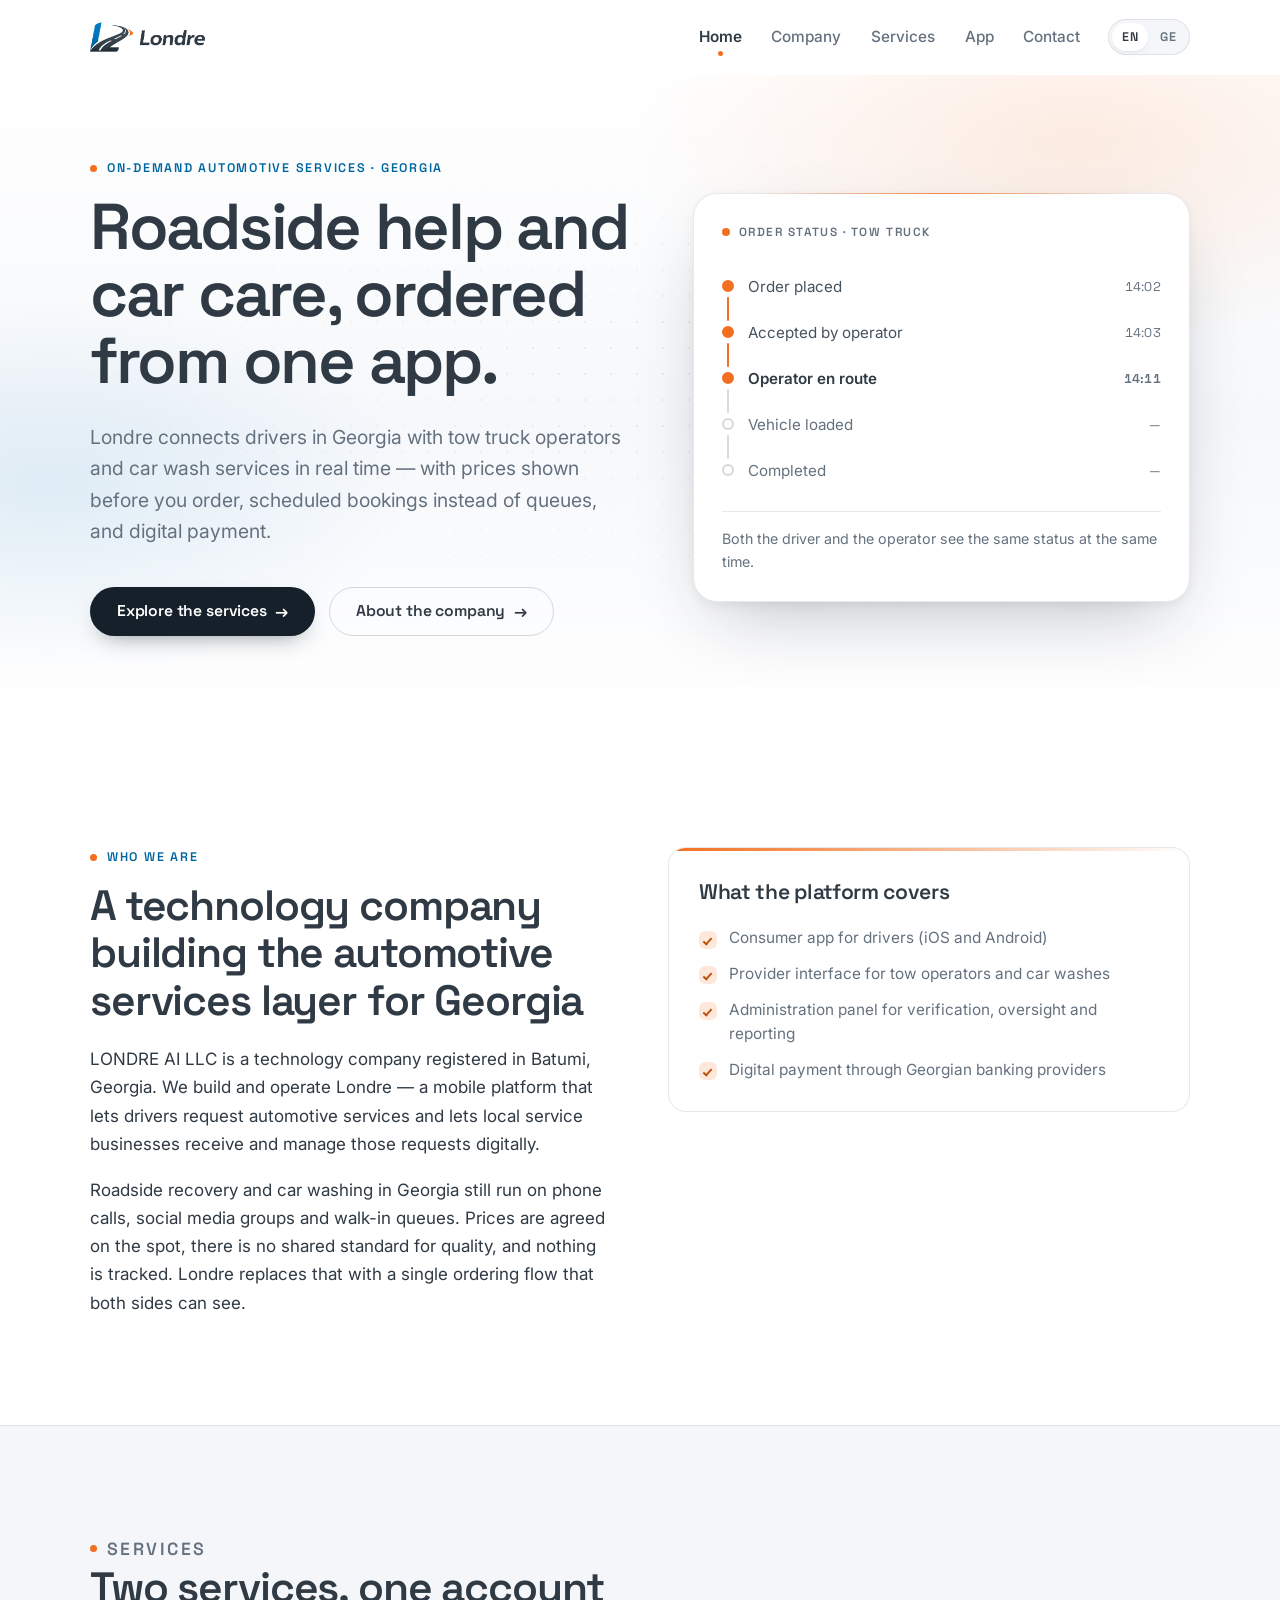
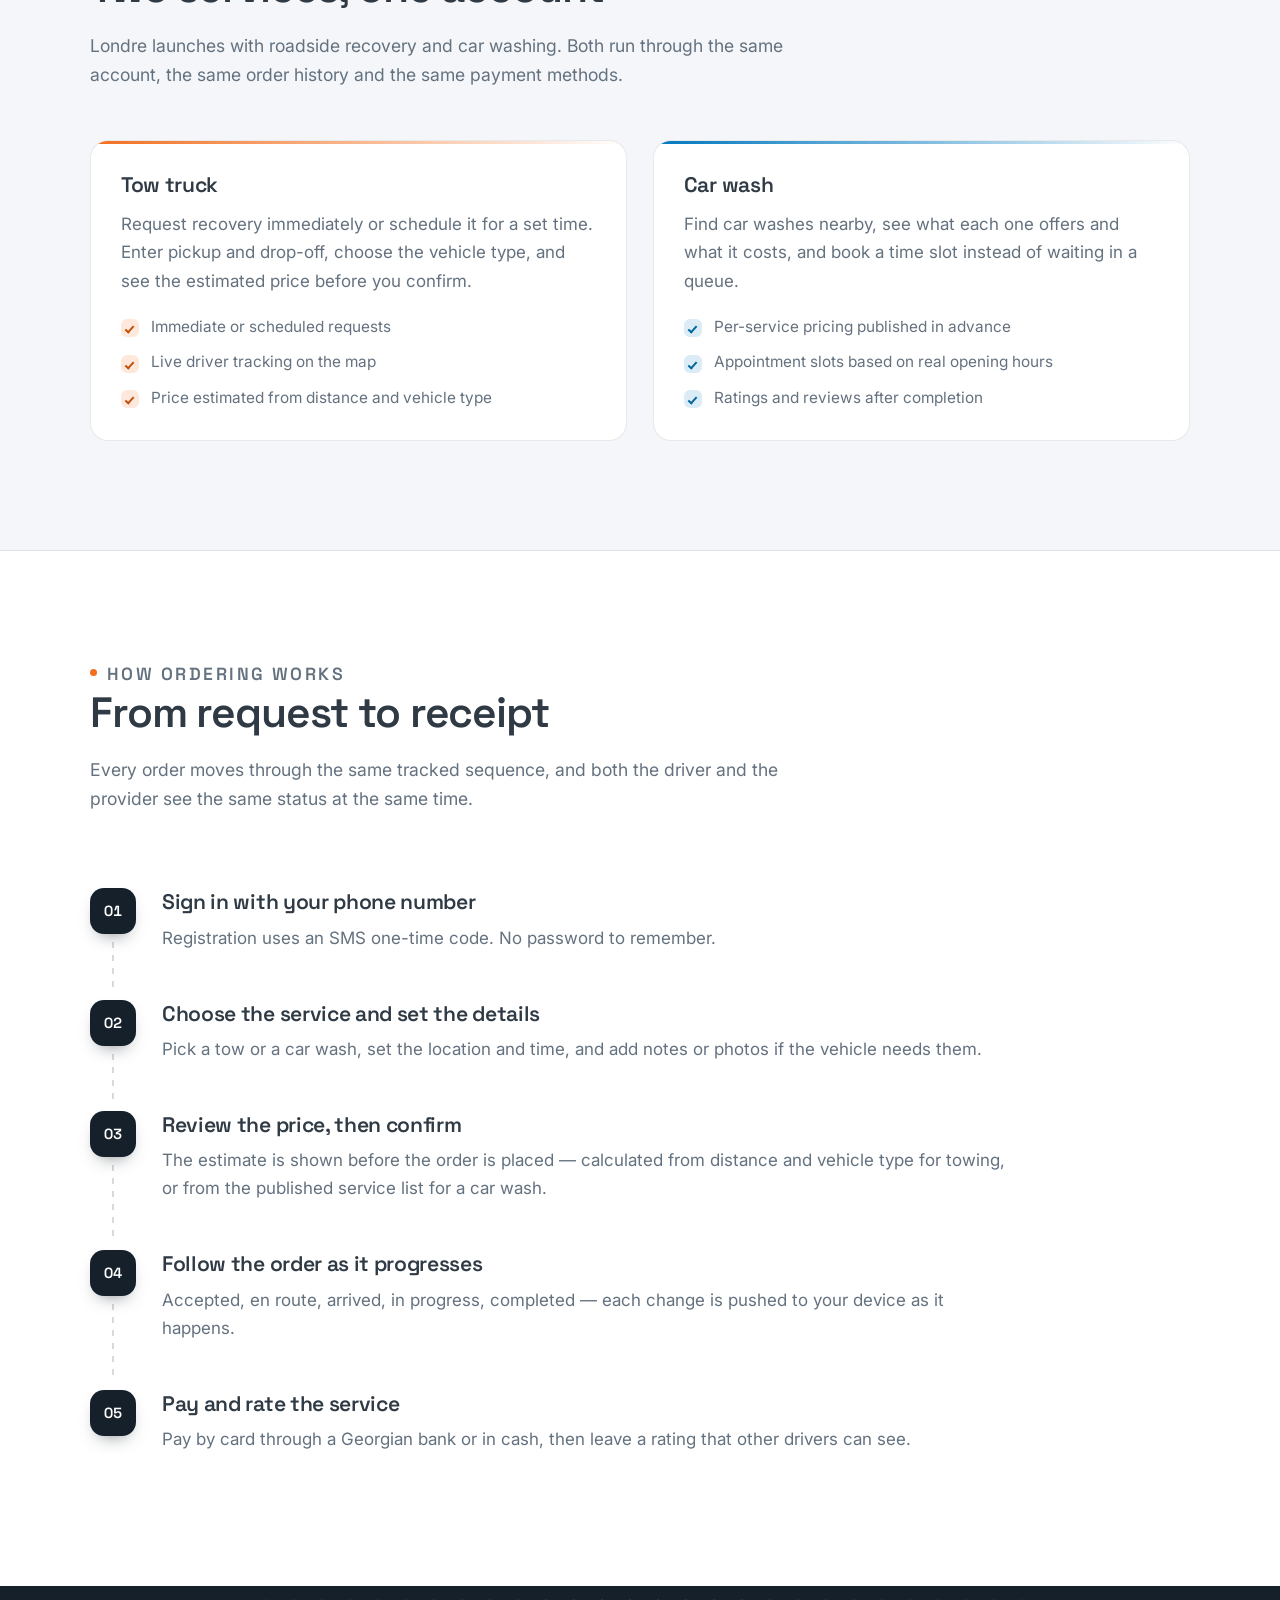
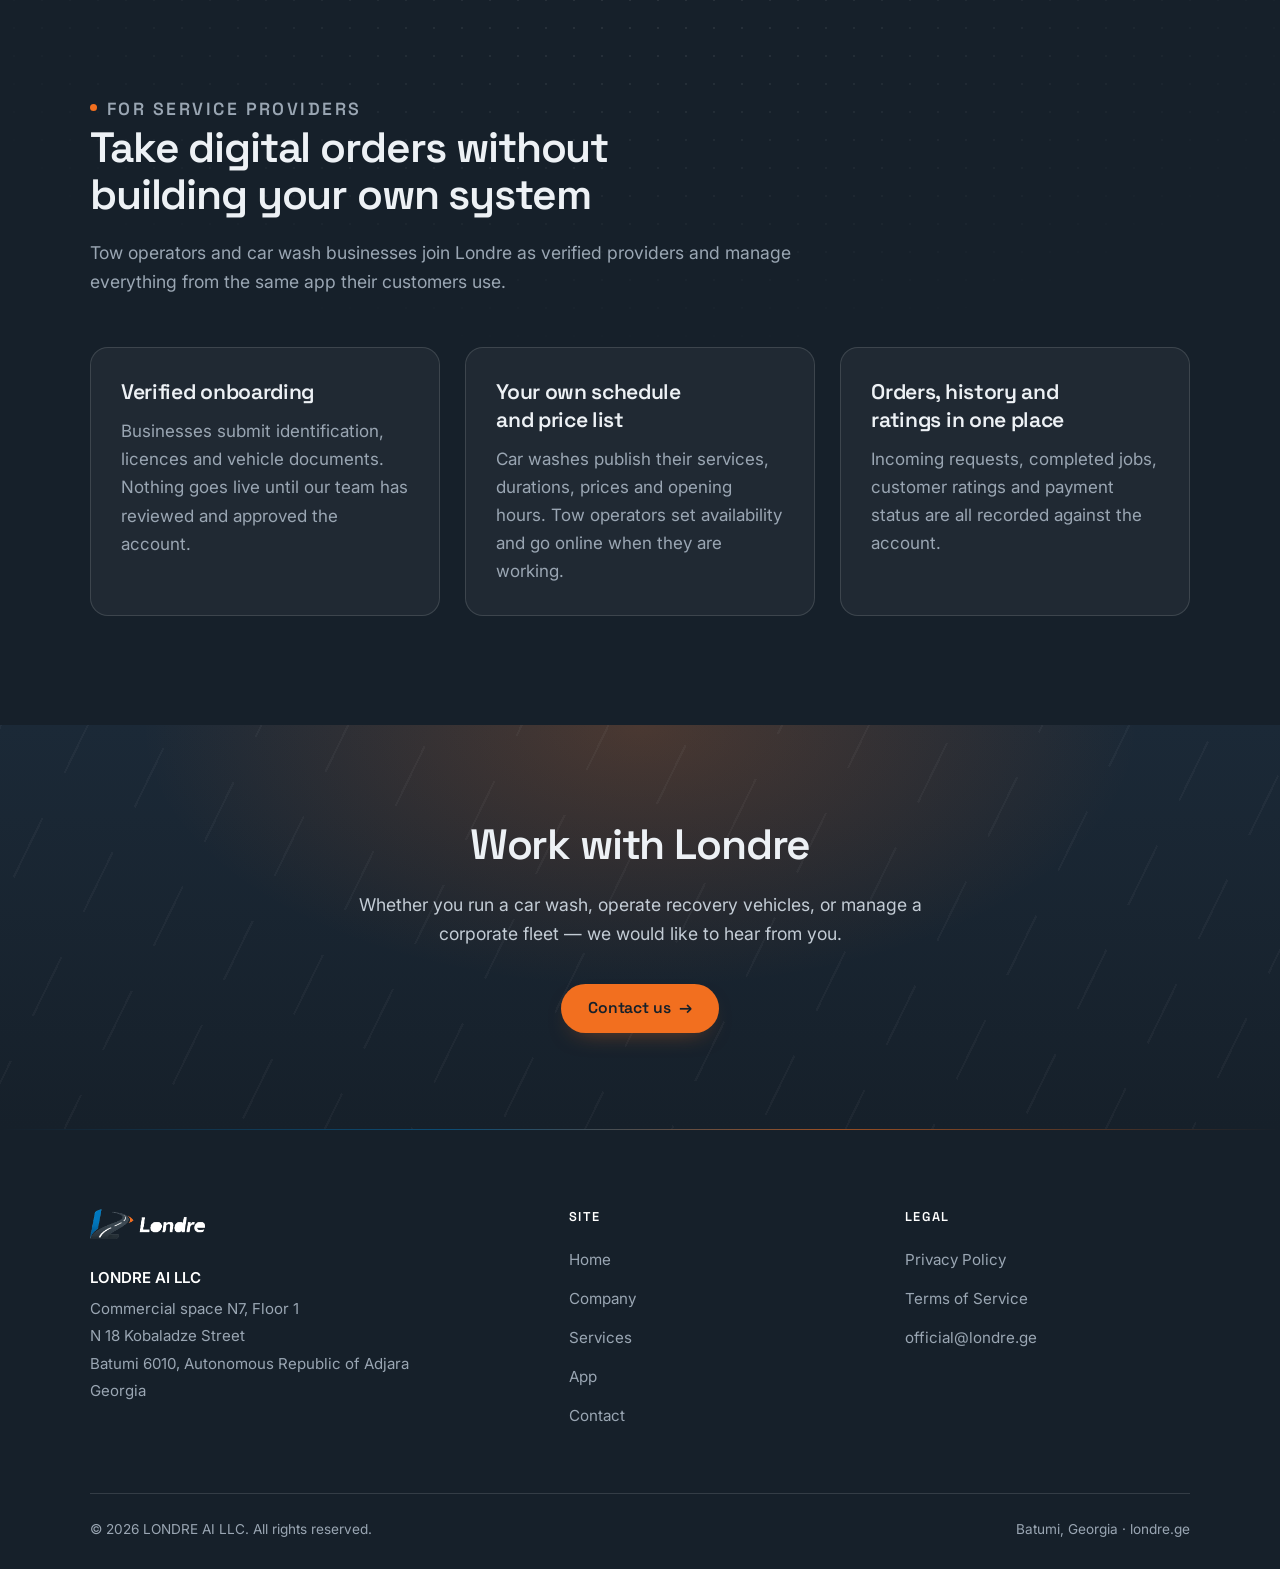
==== index.html @ 1ded94cb "before redesign: baseline snapshot" ====
<!DOCTYPE html>
<html lang="en">
<head>
<meta charset="utf-8">
<meta name="viewport" content="width=device-width, initial-scale=1">
<title>Londre — On-demand tow truck and car wash services in Georgia</title>
<meta name="title-en" content="Londre — On-demand tow truck and car wash services in Georgia">
<meta name="title-ka" content="ლონდრე — ევაკუატორი და ავტოსამრეცხაო მოთხოვნისამებრ">
<meta name="description" content="Londre is a mobile platform by LONDRE AI LLC connecting drivers in Georgia with tow truck operators and car wash services. Transparent pricing, scheduled bookings and digital payment on iOS and Android.">
<meta name="author" content="LONDRE AI LLC">
<link rel="canonical" href="https://londre.ge/index.html">
<meta property="og:title" content="Londre — On-demand tow truck and car wash services in Georgia">
<meta property="og:description" content="Londre is a mobile platform by LONDRE AI LLC connecting drivers in Georgia with tow truck operators and car wash services. Transparent pricing, scheduled bookings and digital payment on iOS and Android.">
<meta property="og:type" content="website">
<meta property="og:url" content="https://londre.ge/index.html">
<meta property="og:site_name" content="Londre">
<meta property="og:image" content="https://londre.ge/assets/og.png">
<meta property="og:image:width" content="1200">
<meta property="og:image:height" content="630">
<meta name="twitter:card" content="summary_large_image">
<meta name="twitter:image" content="https://londre.ge/assets/og.png">
<meta name="theme-color" content="#16202A">
<link rel="icon" href="assets/favicon.png" type="image/png">
<link rel="apple-touch-icon" href="assets/apple-touch-icon.png">
<link rel="preconnect" href="https://fonts.googleapis.com">
<link rel="preconnect" href="https://fonts.gstatic.com" crossorigin>
<link href="https://fonts.googleapis.com/css2?family=Space+Grotesk:wght@400;500;600;700&family=Inter:wght@400;500;600&family=Noto+Sans+Georgian:wght@400;500;600;700&display=swap" rel="stylesheet">
<link rel="stylesheet" href="assets/styles.css">
<script type="application/ld+json">
{
  "@context": "https://schema.org",
  "@type": "Organization",
  "name": "LONDRE AI LLC",
  "alternateName": "Londre",
  "url": "https://londre.ge",
  "logo": "https://londre.ge/assets/logo.png",
  "email": "official@londre.ge",
  "address": {
    "@type": "PostalAddress",
    "streetAddress": "Commercial space N7, Floor 1, N 18 Kobaladze Street",
    "addressLocality": "Batumi",
    "addressRegion": "Autonomous Republic of Adjara",
    "postalCode": "6010",
    "addressCountry": "GE"
  }
}
</script>
</head>
<body>
<a class="skip" href="#main">Skip to content</a>
<header class="site-header">
  <div class="wrap nav">
    <a class="brand" href="index.html">
      <img src="assets/logo.png" alt="Londre">
    </a>
    <button class="nav-toggle" type="button" aria-expanded="false" aria-label="Menu">&#9776;</button>
    <nav class="nav-links" aria-label="Main">
        <a href="index.html" aria-current="page"><span class="en">Home</span><span class="ka">მთავარი</span></a>
        <a href="about.html"><span class="en">Company</span><span class="ka">კომპანია</span></a>
        <a href="services.html"><span class="en">Services</span><span class="ka">სერვისები</span></a>
        <a href="app.html"><span class="en">App</span><span class="ka">აპლიკაცია</span></a>
        <a href="contact.html"><span class="en">Contact</span><span class="ka">კონტაქტი</span></a>
    </nav>
    <div class="lang" role="group" aria-label="Language">
      <button type="button" data-lang="en" aria-pressed="true">EN</button>
      <button type="button" data-lang="ka" aria-pressed="false">GE</button>
    </div>
  </div>
</header>
<main id="main">

<section class="hero">
  <div class="wrap hero-grid">
    <div>
      <p class="eyebrow"><span class="en">On-demand automotive services &middot; Georgia</span><span class="ka">მოთხოვნისამებრ ავტოსერვისები &middot; საქართველო</span></p>
      <h1><span class="en">Roadside help and car care, ordered from one app.</span><span class="ka">საგზაო დახმარება და ავტომობილის მოვლა — ერთი აპლიკაციიდან.</span></h1>
      <p class="lede"><span class="en">Londre connects drivers in Georgia with tow truck operators and car wash services in real time — with prices shown before you order, scheduled bookings instead of queues, and digital payment.</span><span class="ka">ლონდრე რეალურ დროში აკავშირებს საქართველოში მძღოლებს ევაკუატორის ოპერატორებთან და ავტოსამრეცხაოებთან — ფასი ცნობილია შეკვეთამდე, რიგის ნაცვლად წინასწარი ჯავშანი, გადახდა კი ციფრულია.</span></p>
      <div class="hero-actions">
        <a class="btn btn-primary" href="services.html"><span class="en">Explore the services</span><span class="ka">სერვისების ნახვა</span></a>
        <a class="btn btn-ghost" href="about.html"><span class="en">About the company</span><span class="ka">კომპანიის შესახებ</span></a>
      </div>
    </div>
    <aside class="status-panel" aria-label="Order status example">
      <p class="panel-label"><span class="en">Order status &middot; tow truck</span><span class="ka">შეკვეთის სტატუსი &middot; ევაკუატორი</span></p>
      <ul class="status-list">
        <li class="done"><span class="dot"></span><span><span class="en">Order placed</span><span class="ka">შეკვეთა განთავსდა</span></span><span class="stamp">14:02</span></li>
        <li class="done"><span class="dot"></span><span><span class="en">Accepted by operator</span><span class="ka">ოპერატორმა მიიღო</span></span><span class="stamp">14:03</span></li>
        <li class="now"><span class="dot"></span><span><span class="en">Operator en route</span><span class="ka">ოპერატორი გზაშია</span></span><span class="stamp">14:11</span></li>
        <li><span class="dot"></span><span><span class="en">Vehicle loaded</span><span class="ka">ავტომობილი დატვირთულია</span></span><span class="stamp">&mdash;</span></li>
        <li><span class="dot"></span><span><span class="en">Completed</span><span class="ka">დასრულდა</span></span><span class="stamp">&mdash;</span></li>
      </ul>
      <div class="panel-foot"><div class="en"><p>Both the driver and the operator see the same status at the same time.</p></div><div class="ka"><p>მძღოლიც და ოპერატორიც ერთსა და იმავე სტატუსს ერთდროულად ხედავს.</p></div></div>
    </aside>
  </div>
</section>

<section class="section">
  <div class="wrap">
    <div class="grid grid-2" style="gap:56px; align-items:start;">
      <div>
        <p class="eyebrow"><span class="en">Who we are</span><span class="ka">ვინ ვართ</span></p>
        <h2><span class="en">A technology company building the automotive services layer for Georgia</span><span class="ka">ტექნოლოგიური კომპანია, რომელიც საქართველოში ავტოსერვისების ციფრულ ფენას აშენებს</span></h2>
        <div class="en"><p>LONDRE AI LLC is a technology company registered in Batumi, Georgia. We build and operate Londre — a mobile platform that lets drivers request automotive services and lets local service businesses receive and manage those requests digitally.</p><p>Roadside recovery and car washing in Georgia still run on phone calls, social media groups and walk-in queues. Prices are agreed on the spot, there is no shared standard for quality, and nothing is tracked. Londre replaces that with a single ordering flow that both sides can see.</p></div><div class="ka"><p>LONDRE AI LLC არის ტექნოლოგიური კომპანია, რეგისტრირებული ბათუმში, საქართველოში. ჩვენ ვქმნით და ვმართავთ ლონდრეს — მობილურ პლატფორმას, რომელიც მძღოლს აძლევს ავტოსერვისის შეკვეთის შესაძლებლობას, ხოლო ადგილობრივ სერვის-კომპანიებს — ამ შეკვეთების ციფრულად მიღებისა და მართვის საშუალებას.</p><p>საქართველოში ევაკუაცია და ავტორეცხვა დღემდე ტელეფონზე, სოციალურ ქსელებსა და ცოცხალ რიგზეა დამოკიდებული. ფასი ადგილზე თანხმდება, ხარისხის ერთიანი სტანდარტი არ არსებობს და არაფერი აღირიცხება. ლონდრე ამას ცვლის ერთიანი, ორივე მხარისთვის თვალსაჩინო შეკვეთის პროცესით.</p></div>
      </div>
      <div class="card card-line">
        <h3><span class="en">What the platform covers</span><span class="ka">რას მოიცავს პლატფორმა</span></h3>
        <ul class="ticks">
          <li><span class="en">Consumer app for drivers (iOS and Android)</span><span class="ka">მომხმარებლის აპლიკაცია მძღოლებისთვის (iOS და Android)</span></li>
          <li><span class="en">Provider interface for tow operators and car washes</span><span class="ka">პროვაიდერის ინტერფეისი ევაკუატორებისა და სამრეცხაოებისთვის</span></li>
          <li><span class="en">Administration panel for verification, oversight and reporting</span><span class="ka">ადმინისტრირების პანელი ვერიფიკაციის, ზედამხედველობისა და ანგარიშგებისთვის</span></li>
          <li><span class="en">Digital payment through Georgian banking providers</span><span class="ka">ციფრული გადახდა ქართული საბანკო პროვაიდერების მეშვეობით</span></li>
        </ul>
      </div>
    </div>
  </div>
</section>

<section class="section section-fog">
  <div class="wrap">
    <div class="section-head">
      <p class="eyebrow"><span class="en">Services</span><span class="ka">სერვისები</span></p>
      <h2><span class="en">Two services, one account</span><span class="ka">ორი სერვისი, ერთი ანგარიში</span></h2>
      <p><span class="en">Londre launches with roadside recovery and car washing. Both run through the same account, the same order history and the same payment methods.</span><span class="ka">ლონდრე იწყება საგზაო ევაკუაციითა და ავტორეცხვით. ორივე მუშაობს ერთი ანგარიშით, ერთი შეკვეთების ისტორიითა და ერთი გადახდის მეთოდებით.</span></p>
    </div>
    <div class="grid grid-2">
      <div class="card card-line">
        <h3><span class="en">Tow truck</span><span class="ka">ევაკუატორი</span></h3>
        <div class="en"><p>Request recovery immediately or schedule it for a set time. Enter pickup and drop-off, choose the vehicle type, and see the estimated price before you confirm.</p></div><div class="ka"><p>გამოიძახეთ ევაკუატორი დაუყოვნებლივ ან დაჯავშნეთ კონკრეტული დროისთვის. მიუთითეთ აყვანისა და ჩამოსვლის მისამართი, აირჩიეთ ავტომობილის ტიპი და დაინახეთ სავარაუდო ფასი დადასტურებამდე.</p></div>
        <ul class="ticks">
          <li><span class="en">Immediate or scheduled requests</span><span class="ka">დაუყოვნებელი ან დაგეგმილი გამოძახება</span></li>
          <li><span class="en">Live driver tracking on the map</span><span class="ka">მძღოლის ადგილმდებარეობა რუკაზე რეალურ დროში</span></li>
          <li><span class="en">Price estimated from distance and vehicle type</span><span class="ka">ფასი გამოითვლება მანძილისა და ავტომობილის ტიპის მიხედვით</span></li>
        </ul>
      </div>
      <div class="card card-line-b">
        <h3><span class="en">Car wash</span><span class="ka">ავტოსამრეცხაო</span></h3>
        <div class="en"><p>Find car washes nearby, see what each one offers and what it costs, and book a time slot instead of waiting in a queue.</p></div><div class="ka"><p>იპოვეთ ახლომდებარე სამრეცხაოები, ნახეთ თითოეულის სერვისები და ფასები და დაჯავშნეთ კონკრეტული დრო რიგში ლოდინის ნაცვლად.</p></div>
        <ul class="ticks">
          <li><span class="en">Per-service pricing published in advance</span><span class="ka">თითოეული სერვისის ფასი წინასწარ გამოქვეყნებული</span></li>
          <li><span class="en">Appointment slots based on real opening hours</span><span class="ka">ჯავშნის სლოტები რეალური სამუშაო საათების მიხედვით</span></li>
          <li><span class="en">Ratings and reviews after completion</span><span class="ka">შეფასება და მიმოხილვა შესრულების შემდეგ</span></li>
        </ul>
      </div>
    </div>
  </div>
</section>

<section class="section">
  <div class="wrap">
    <div class="section-head">
      <p class="eyebrow"><span class="en">How ordering works</span><span class="ka">როგორ მუშაობს შეკვეთა</span></p>
      <h2><span class="en">From request to receipt</span><span class="ka">შეკვეთიდან ქვითრამდე</span></h2>
      <p><span class="en">Every order moves through the same tracked sequence, and both the driver and the provider see the same status at the same time.</span><span class="ka">ყოველი შეკვეთა გადის ერთსა და იმავე აღრიცხულ თანმიმდევრობას და მძღოლიც და პროვაიდერიც ერთსა და იმავე სტატუსს ერთდროულად ხედავს.</span></p>
    </div>
    <div class="steps">
      <div class="step"><div class="step-n"></div><div><h3><span class="en">Sign in with your phone number</span><span class="ka">შედით ტელეფონის ნომრით</span></h3><div class="en"><p>Registration uses an SMS one-time code. No password to remember.</p></div><div class="ka"><p>რეგისტრაცია ხდება SMS ერთჯერადი კოდით. პაროლის დამახსოვრება საჭირო არ არის.</p></div></div></div>
      <div class="step"><div class="step-n"></div><div><h3><span class="en">Choose the service and set the details</span><span class="ka">აირჩიეთ სერვისი და მიუთითეთ დეტალები</span></h3><div class="en"><p>Pick a tow or a car wash, set the location and time, and add notes or photos if the vehicle needs them.</p></div><div class="ka"><p>აირჩიეთ ევაკუატორი ან სამრეცხაო, მიუთითეთ ადგილი და დრო, საჭიროების შემთხვევაში დაამატეთ შენიშვნა ან ფოტო.</p></div></div></div>
      <div class="step"><div class="step-n"></div><div><h3><span class="en">Review the price, then confirm</span><span class="ka">გადაამოწმეთ ფასი და დაადასტურეთ</span></h3><div class="en"><p>The estimate is shown before the order is placed — calculated from distance and vehicle type for towing, or from the published service list for a car wash.</p></div><div class="ka"><p>სავარაუდო ფასი ჩანს შეკვეთის განთავსებამდე — ევაკუაციისთვის იგი მანძილითა და ავტომობილის ტიპით გამოითვლება, სამრეცხაოსთვის კი გამოქვეყნებული სერვისების სიიდან.</p></div></div></div>
      <div class="step"><div class="step-n"></div><div><h3><span class="en">Follow the order as it progresses</span><span class="ka">თვალი ადევნეთ შეკვეთის მიმდინარეობას</span></h3><div class="en"><p>Accepted, en route, arrived, in progress, completed — each change is pushed to your device as it happens.</p></div><div class="ka"><p>მიღებულია, გზაშია, ჩამოვიდა, მიმდინარეობს, დასრულდა — თითოეული ცვლილება მყისვე იგზავნება თქვენს მოწყობილობაზე.</p></div></div></div>
      <div class="step"><div class="step-n"></div><div><h3><span class="en">Pay and rate the service</span><span class="ka">გადაიხადეთ და შეაფასეთ სერვისი</span></h3><div class="en"><p>Pay by card through a Georgian bank or in cash, then leave a rating that other drivers can see.</p></div><div class="ka"><p>გადაიხადეთ ბარათით ქართული ბანკის მეშვეობით ან ნაღდი ანგარიშსწორებით, შემდეგ კი დატოვეთ შეფასება, რომელსაც სხვა მძღოლები დაინახავენ.</p></div></div></div>
    </div>
  </div>
</section>

<section class="section section-dark">
  <div class="wrap">
    <div class="section-head">
      <p class="eyebrow"><span class="en">For service providers</span><span class="ka">სერვის-პროვაიდერებისთვის</span></p>
      <h2><span class="en">Take digital orders without building your own system</span><span class="ka">მიიღეთ ციფრული შეკვეთები საკუთარი სისტემის აშენების გარეშე</span></h2>
      <p><span class="en">Tow operators and car wash businesses join Londre as verified providers and manage everything from the same app their customers use.</span><span class="ka">ევაკუატორის ოპერატორები და ავტოსამრეცხაოები ლონდრეს უერთდებიან როგორც ვერიფიცირებული პროვაიდერები და ყველაფერს იმავე აპლიკაციიდან მართავენ, რომელსაც მათი კლიენტები იყენებენ.</span></p>
    </div>
    <div class="grid grid-3">
      <div class="card"><h3><span class="en">Verified onboarding</span><span class="ka">ვერიფიცირებული რეგისტრაცია</span></h3><div class="en"><p>Businesses submit identification, licences and vehicle documents. Nothing goes live until our team has reviewed and approved the account.</p></div><div class="ka"><p>კომპანიები წარადგენენ პირადობის, ლიცენზიისა და ავტომობილის დოკუმენტებს. ანგარიში აქტიური არ ხდება, სანამ ჩვენი გუნდი მას არ განიხილავს და დაამტკიცებს.</p></div></div>
      <div class="card"><h3><span class="en">Your own schedule and price list</span><span class="ka">საკუთარი განრიგი და ფასების სია</span></h3><div class="en"><p>Car washes publish their services, durations, prices and opening hours. Tow operators set availability and go online when they are working.</p></div><div class="ka"><p>სამრეცხაოები აქვეყნებენ სერვისებს, ხანგრძლივობას, ფასებსა და სამუშაო საათებს. ევაკუატორები აყენებენ ხელმისაწვდომობას და მუშაობისას გადადიან ონლაინ რეჟიმში.</p></div></div>
      <div class="card"><h3><span class="en">Orders, history and ratings in one place</span><span class="ka">შეკვეთები, ისტორია და შეფასებები ერთ ადგილას</span></h3><div class="en"><p>Incoming requests, completed jobs, customer ratings and payment status are all recorded against the account.</p></div><div class="ka"><p>შემომავალი შეკვეთები, შესრულებული სამუშაოები, კლიენტების შეფასებები და გადახდის სტატუსი აღირიცხება ერთ ანგარიშზე.</p></div></div>
    </div>
  </div>
</section>

<section class="cta">
  <div class="wrap">
    <h2><span class="en">Work with Londre</span><span class="ka">ითანამშრომლეთ ლონდრესთან</span></h2>
    <div class="en"><p>Whether you run a car wash, operate recovery vehicles, or manage a corporate fleet — we would like to hear from you.</p></div><div class="ka"><p>თუ მართავთ ავტოსამრეცხაოს, ევაკუატორს ან კორპორატიულ ავტოპარკს — მოგვწერეთ.</p></div>
    <a class="btn btn-primary" href="contact.html"><span class="en">Contact us</span><span class="ka">დაგვიკავშირდით</span></a>
  </div>
</section>

</main>
<footer class="site-footer">
  <div class="wrap">
    <div class="footer-grid">
      <div>
        <img class="footer-logo" src="assets/logo-inverse.png" alt="Londre">
        <address>
          <strong>LONDRE AI LLC</strong><br>
          Commercial space N7, Floor 1<br>
          N 18 Kobaladze Street<br>
          Batumi 6010, Autonomous Republic of Adjara<br>
          Georgia
        </address>
      </div>
      <div>
        <h4><span class="en">Site</span><span class="ka">საიტი</span></h4>
        <ul>
          <li><a href="index.html"><span class="en">Home</span><span class="ka">მთავარი</span></a></li>
          <li><a href="about.html"><span class="en">Company</span><span class="ka">კომპანია</span></a></li>
          <li><a href="services.html"><span class="en">Services</span><span class="ka">სერვისები</span></a></li>
          <li><a href="app.html"><span class="en">App</span><span class="ka">აპლიკაცია</span></a></li>
          <li><a href="contact.html"><span class="en">Contact</span><span class="ka">კონტაქტი</span></a></li>
        </ul>
      </div>
      <div>
        <h4><span class="en">Legal</span><span class="ka">სამართლებრივი</span></h4>
        <ul>
          <li><a href="privacy.html"><span class="en">Privacy Policy</span><span class="ka">კონფიდენციალურობის პოლიტიკა</span></a></li>
          <li><a href="terms.html"><span class="en">Terms of Service</span><span class="ka">მომსახურების პირობები</span></a></li>
          <li><a href="mailto:official@londre.ge">official@londre.ge</a></li>
        </ul>
      </div>
    </div>
    <div class="footer-base">
      <div>&copy; 2026 LONDRE AI LLC. <span class="en">All rights reserved.</span><span class="ka">ყველა უფლება დაცულია.</span></div>
      <div>Batumi, Georgia &middot; londre.ge</div>
    </div>
  </div>
</footer>
<script src="assets/site.js"></script>
</body>
</html>
---- assets/styles.css ----
/* =========================================================================
   Londre — londre.ge
   LONDRE AI LLC · Batumi, Georgia
   Design system: "signal & road" — taken from the Londre logo
   Slate #2F3A44 (wordmark) · Blue #0078BF (mark) · Orange #F26F1F (arrow)
   Blue carries the platform and the car wash; orange is the live/recovery
   signal and is used sparingly, in the same proportion as the logo.
   ========================================================================= */

/* ---------------------------------------------------------------- tokens */
:root {
  /* surfaces */
  --ink:        #16202A;
  --ink-2:      #223040;
  --page:       #FFFFFF;
  --surface:    #FFFFFF;
  --fog:        #F4F6F9;
  --fog-2:      #E9EDF2;

  /* text */
  --text:       #2F3A44;
  --text-soft:  #46535F;
  --mute:       #64717F;

  /* lines */
  --line:        rgba(47, 58, 68, .11);
  --line-strong: rgba(47, 58, 68, .19);

  /* brand accents — sampled from the logo artwork */
  --signal:    #F26F1F;   /* logo orange — live status, recovery, urgency */
  --signal-d:  #C2510C;   /* orange darkened to pass AA as text on white */
  --signal-w:  rgba(242, 111, 31, .16);
  --brand:     #0078BF;   /* logo blue — platform, car wash */
  --brand-d:   #00669F;   /* blue darkened to pass AA as text on white */
  --brand-w:   rgba(0, 120, 191, .14);

  /* radii */
  --r-xs: 8px;
  --r-sm: 12px;
  --r:    18px;
  --r-lg: 24px;

  /* elevation */
  --sh-1: 0 1px 2px rgba(22, 32, 42, .05), 0 4px 12px -4px rgba(22, 32, 42, .06);
  --sh-2: 0 2px 6px rgba(22, 32, 42, .05), 0 18px 38px -14px rgba(22, 32, 42, .16);
  --sh-3: 0 30px 70px -24px rgba(22, 32, 42, .28), 0 4px 10px rgba(22, 32, 42, .05);

  /* metrics */
  --wrap:  1180px;
  --gut:   clamp(20px, 5vw, 40px);
  --sec-y: clamp(64px, 8.5vw, 120px);

  /* type */
  --f-display: 'Space Grotesk', 'Noto Sans Georgian', system-ui, -apple-system, sans-serif;
  --f-body:    'Inter', 'Noto Sans Georgian', system-ui, -apple-system, sans-serif;

  --ease: cubic-bezier(.22, .61, .36, 1);
}

/* Georgian: Space Grotesk and Inter carry no Georgian glyphs, so lead with Noto
   and relax the tight Latin tracking the display face is drawn for. */
html[lang="ka"] {
  --f-display: 'Noto Sans Georgian', 'Space Grotesk', system-ui, sans-serif;
  --f-body:    'Noto Sans Georgian', 'Inter', system-ui, sans-serif;
}

/* Dark surfaces re-point the same tokens, so every component below inherits
   its inverted skin without a single per-component dark rule. */
.section-dark,
.banner,
.cta,
.site-footer {
  --surface:     rgba(255, 255, 255, .045);
  --fog:         rgba(255, 255, 255, .05);
  --text:        #EDF1F5;
  --text-soft:   #C3CCD5;
  --mute:        #9AA6B3;
  --line:        rgba(255, 255, 255, .13);
  --line-strong: rgba(255, 255, 255, .24);
  --signal-d:    #FF8B45;
  --brand-d:      #5BB8EA;
  color: var(--text);
}

/* ------------------------------------------------------------------ base */
*, *::before, *::after { box-sizing: border-box; }

html {
  -webkit-text-size-adjust: 100%;
  scroll-behavior: smooth;
}

body {
  margin: 0;
  background: var(--page);
  color: var(--text);
  font-family: var(--f-body);
  font-size: 17px;
  line-height: 1.65;
  font-feature-settings: 'kern' 1;
  -webkit-font-smoothing: antialiased;
  -moz-osx-font-smoothing: grayscale;
  overflow-x: hidden;
}

img { max-width: 100%; height: auto; display: block; }

a { color: inherit; }

::selection { background: rgba(242, 111, 31, .3); color: var(--ink); }

:focus-visible {
  outline: 2px solid var(--signal);
  outline-offset: 3px;
  border-radius: 6px;
}

.skip {
  position: absolute;
  left: -9999px;
  top: 0;
}
.skip:focus {
  position: fixed;
  left: var(--gut);
  top: 12px;
  z-index: 200;
  background: var(--ink);
  color: #fff;
  padding: .75em 1.2em;
  border-radius: var(--r-sm);
  font-size: .92rem;
  text-decoration: none;
  box-shadow: var(--sh-3);
}

/* --------------------------------------------------- bilingual switching */
/* Only ever hide. Never force a display value — that would flatten the
   inline/block distinction the markup relies on. */
html[lang="en"] .ka { display: none !important; }
html[lang="ka"] .en { display: none !important; }

/* ------------------------------------------------------------ typography */
h1, h2, h3, h4 {
  font-family: var(--f-display);
  color: inherit;
  font-weight: 600;
  margin: 0 0 .5em;
  text-wrap: balance;
}

h1 {
  font-size: clamp(2.3rem, 1.15rem + 4.6vw, 4.05rem);
  line-height: 1.04;
  letter-spacing: -.035em;
}

h2 {
  font-size: clamp(1.7rem, 1rem + 2.5vw, 2.65rem);
  line-height: 1.12;
  letter-spacing: -.027em;
}

h3 {
  font-size: clamp(1.1rem, .96rem + .55vw, 1.32rem);
  line-height: 1.32;
  letter-spacing: -.015em;
}

html[lang="ka"] h1 { letter-spacing: -.012em; line-height: 1.14; }
html[lang="ka"] h2 { letter-spacing: -.008em; line-height: 1.22; }
html[lang="ka"] h3 { letter-spacing: 0;       line-height: 1.4;  }

p { margin: 0 0 1.1em; }
p:last-child { margin-bottom: 0; }

strong { font-weight: 600; color: var(--text); }

/* Eyebrow — the recurring brand signature: blue label, orange dot. Same
   blue-mass / orange-tip relationship as the logo mark. */
.eyebrow {
  display: flex;
  align-items: center;
  gap: 10px;
  font-family: var(--f-display);
  font-size: .78rem;
  font-weight: 600;
  letter-spacing: .14em;
  text-transform: uppercase;
  color: var(--brand-d);
  margin: 0 0 1.1em;
}
.eyebrow::before {
  content: '';
  flex: none;
  width: 7px;
  height: 7px;
  border-radius: 50%;
  background: var(--signal);
  /* pin to the first line so the dot stays put when the label wraps */
  align-self: flex-start;
  margin-top: .56em;
}
html[lang="ka"] .eyebrow { letter-spacing: .06em; }

/* ------------------------------------------------------------ layout */
.wrap {
  width: 100%;
  max-width: var(--wrap);
  margin-inline: auto;
  padding-inline: var(--gut);
}

.section { padding-block: var(--sec-y); }

.section-fog {
  background: var(--fog);
  border-top: 1px solid var(--line);
  border-bottom: 1px solid var(--line);
}

.section-dark {
  position: relative;
  overflow: hidden;
  background: var(--ink);
}
/* map-grid texture */
.section-dark::before {
  content: '';
  position: absolute;
  inset: 0;
  background-image: radial-gradient(circle, rgba(255, 255, 255, .085) 1px, transparent 1px);
  background-size: 28px 28px;
  -webkit-mask-image: radial-gradient(ellipse 80% 70% at 50% 0%, #000, transparent 75%);
  mask-image: radial-gradient(ellipse 80% 70% at 50% 0%, #000, transparent 75%);
  pointer-events: none;
}
.section-dark > .wrap { position: relative; z-index: 1; }

.section-head {
  max-width: 780px;
  margin-bottom: clamp(34px, 4vw, 56px);
}
.section-head h2 { margin-bottom: .45em; }
.section-head > p {
  color: var(--mute);
  font-size: clamp(1rem, .96rem + .25vw, 1.1rem);
  max-width: 68ch;
  margin: 0;
}

.grid { display: grid; gap: clamp(18px, 2vw, 26px); }
.grid-2 { grid-template-columns: repeat(2, minmax(0, 1fr)); }
.grid-3 { grid-template-columns: repeat(3, minmax(0, 1fr)); }
.grid-4 { grid-template-columns: repeat(4, minmax(0, 1fr)); }

/* --------------------------------------------------------------- buttons */
.btn {
  display: inline-flex;
  align-items: center;
  gap: .55em;
  padding: .95em 1.65em;
  border-radius: 999px;
  font-family: var(--f-display);
  font-size: .98rem;
  font-weight: 600;
  letter-spacing: -.01em;
  line-height: 1.1;
  text-decoration: none;
  border: 1px solid transparent;
  cursor: pointer;
  transition: transform .35s var(--ease), box-shadow .35s var(--ease),
              background-color .25s, border-color .25s, color .25s;
}
.btn::after {
  content: '→';
  font-size: 1.05em;
  line-height: 1;
  transition: transform .35s var(--ease);
}
.btn:hover::after { transform: translateX(4px); }

.btn-primary {
  background: var(--ink);
  color: #fff;
  box-shadow: 0 10px 24px -12px rgba(22, 32, 42, .55);
}
.btn-primary:hover {
  transform: translateY(-2px);
  box-shadow: 0 18px 34px -14px rgba(22, 32, 42, .6);
}

.btn-ghost {
  background: transparent;
  color: var(--text);
  border-color: var(--line-strong);
}
.btn-ghost:hover {
  background: var(--fog);
  border-color: var(--text);
  transform: translateY(-2px);
}

/* On ink surfaces the primary button flips to the beacon colour. */
.cta .btn-primary,
.section-dark .btn-primary,
.banner .btn-primary {
  background: var(--signal);
  color: var(--ink);
  box-shadow: 0 10px 24px -14px rgba(242, 111, 31, .55);
}
.cta .btn-primary:hover,
.section-dark .btn-primary:hover,
.banner .btn-primary:hover {
  background: #FF8B45;
  box-shadow: 0 16px 32px -16px rgba(242, 111, 31, .6);
}

/* ---------------------------------------------------------------- header */
.site-header {
  position: sticky;
  top: 0;
  z-index: 100;
  background: rgba(255, 255, 255, .78);
  -webkit-backdrop-filter: blur(16px) saturate(1.6);
  backdrop-filter: blur(16px) saturate(1.6);
  border-bottom: 1px solid transparent;
  transition: border-color .3s, box-shadow .3s, background-color .3s;
}
.site-header.scrolled {
  border-bottom-color: var(--line);
  box-shadow: 0 8px 30px -22px rgba(22, 32, 42, .55);
}

.nav {
  display: flex;
  align-items: center;
  gap: 14px;
  min-height: 74px;
}

.brand {
  display: inline-flex;
  align-items: center;
  text-decoration: none;
  flex: none;
  transition: opacity .25s;
}
.brand:hover { opacity: .78; }
.brand img { height: 36px; width: auto; }

.nav-links {
  display: flex;
  align-items: center;
  gap: 2px;
  margin-left: auto;
}
.nav-links a {
  position: relative;
  padding: .6em .9em;
  border-radius: var(--r-sm);
  font-size: .96rem;
  font-weight: 500;
  color: var(--mute);
  text-decoration: none;
  white-space: nowrap;
  transition: color .25s, background-color .25s;
}
.nav-links a:hover { color: var(--text); background: var(--fog); }
.nav-links a[aria-current="page"] { color: var(--text); font-weight: 600; }
.nav-links a[aria-current="page"]::after {
  content: '';
  position: absolute;
  left: 50%;
  bottom: .18em;
  width: 5px;
  height: 5px;
  margin-left: -2.5px;
  border-radius: 50%;
  background: var(--signal);
}

/* language — segmented control */
.lang {
  display: inline-flex;
  gap: 2px;
  padding: 3px;
  border-radius: 999px;
  background: var(--fog);
  border: 1px solid var(--line);
  flex: none;
}
.lang button {
  appearance: none;
  border: 0;
  background: transparent;
  font-family: var(--f-display);
  font-size: .78rem;
  font-weight: 600;
  letter-spacing: .04em;
  color: var(--mute);
  padding: .45em .8em;
  border-radius: 999px;
  cursor: pointer;
  transition: background-color .25s, color .25s, box-shadow .25s;
}
.lang button:hover { color: var(--text); }
.lang button[aria-pressed="true"] {
  background: var(--page);
  color: var(--text);
  box-shadow: var(--sh-1);
}

.nav-toggle {
  display: none;
  appearance: none;
  margin-left: auto;
  width: 42px;
  height: 42px;
  border-radius: var(--r-sm);
  border: 1px solid var(--line);
  background: var(--page);
  color: var(--text);
  font-size: 17px;
  line-height: 1;
  cursor: pointer;
  transition: background-color .25s, border-color .25s;
}
.nav-toggle:hover { background: var(--fog); border-color: var(--line-strong); }

/* ------------------------------------------------------------------ hero */
.hero {
  position: relative;
  overflow: hidden;
  padding-block: clamp(52px, 6.5vw, 96px) clamp(64px, 8vw, 112px);
  background:
    radial-gradient(ellipse 58% 52% at 84% 10%, rgba(242, 111, 31, .13), transparent 60%),
    radial-gradient(ellipse 46% 46% at 4%  62%, rgba(0, 120, 191, .10), transparent 62%),
    linear-gradient(180deg, #FFFFFF 0%, #F6F8FB 52%, #FFFFFF 100%);
}
/* map-grid, faded */
.hero::before {
  content: '';
  position: absolute;
  inset: 0;
  background-image: radial-gradient(circle, rgba(47, 58, 68, .075) 1px, transparent 1px);
  background-size: 26px 26px;
  -webkit-mask-image: radial-gradient(ellipse 75% 65% at 50% 45%, #000, transparent 72%);
  mask-image: radial-gradient(ellipse 75% 65% at 50% 45%, #000, transparent 72%);
  pointer-events: none;
}
.hero > .wrap { position: relative; z-index: 1; }

.hero-grid {
  display: grid;
  grid-template-columns: 1.04fr .96fr;
  gap: clamp(38px, 5vw, 72px);
  align-items: center;
}

.hero h1 { margin-bottom: .42em; }

.hero .eyebrow::before { animation: beacon 2.6s ease-out infinite; }

.lede {
  font-size: clamp(1.05rem, .99rem + .4vw, 1.21rem);
  line-height: 1.62;
  color: var(--mute);
  max-width: 56ch;
  margin: 0;
}

.hero-actions {
  display: flex;
  flex-wrap: wrap;
  gap: 14px;
  margin-top: clamp(28px, 3.5vw, 40px);
}

/* ------------------------------------------- hero status panel (live job) */
.status-panel {
  background: var(--surface);
  border: 1px solid var(--line);
  border-radius: var(--r-lg);
  padding: clamp(22px, 2.4vw, 28px);
  box-shadow: var(--sh-3);
  position: relative;
}
.status-panel::before {
  content: '';
  position: absolute;
  left: 12%;
  right: 12%;
  top: -1px;
  height: 1px;
  background: linear-gradient(90deg, transparent, rgba(242, 111, 31, .8), transparent);
}

.panel-label {
  display: flex;
  align-items: center;
  gap: 9px;
  font-family: var(--f-display);
  font-size: .74rem;
  font-weight: 600;
  letter-spacing: .13em;
  text-transform: uppercase;
  color: var(--mute);
  margin: 0;
}
.panel-label::before {
  content: '';
  flex: none;
  width: 8px;
  height: 8px;
  border-radius: 50%;
  background: var(--signal);
  animation: beacon 2.6s ease-out infinite;
}
html[lang="ka"] .panel-label { letter-spacing: .05em; }

.status-list {
  list-style: none;
  margin: 22px 0 0;
  padding: 0;
}
.status-list li {
  position: relative;
  display: grid;
  grid-template-columns: auto 1fr auto;
  align-items: center;
  gap: 14px;
  min-height: 46px;
  font-size: .95rem;
  color: var(--mute);
}
/* connector to the next stage */
.status-list li::before {
  content: '';
  position: absolute;
  left: 5px;
  top: calc(50% + 11px);
  height: calc(100% - 22px);
  width: 2px;
  border-radius: 2px;
  background: var(--line-strong);
}
.status-list li:last-child::before { display: none; }
.status-list li.done::before { background: var(--signal); }

.status-list .dot {
  position: relative;
  z-index: 1;
  width: 12px;
  height: 12px;
  border-radius: 50%;
  background: var(--surface);
  border: 2px solid var(--line-strong);
  box-sizing: border-box;
}
.status-list .done .dot { background: var(--signal); border-color: var(--signal); }
.status-list .now  .dot {
  background: var(--signal);
  border-color: var(--signal);
  animation: beacon 2.2s ease-out infinite;
}
.status-list .done { color: var(--text-soft); }
.status-list .now  { color: var(--text); font-weight: 600; }

.stamp {
  font-family: var(--f-display);
  font-size: .8rem;
  color: var(--mute);
  font-variant-numeric: tabular-nums;
  letter-spacing: .02em;
}

.panel-foot {
  margin-top: 18px;
  padding-top: 16px;
  border-top: 1px solid var(--line);
  font-size: .89rem;
  line-height: 1.55;
  color: var(--mute);
}

@keyframes beacon {
  0%   { box-shadow: 0 0 0 0   rgba(242, 111, 31, .5); }
  70%  { box-shadow: 0 0 0 9px rgba(242, 111, 31, 0); }
  100% { box-shadow: 0 0 0 0   rgba(242, 111, 31, 0); }
}

/* ---------------------------------------------- banner (inner page hero) */
.banner {
  position: relative;
  overflow: hidden;
  background:
    radial-gradient(ellipse 55% 70% at 88% 0%, rgba(242, 111, 31, .2), transparent 62%),
    radial-gradient(ellipse 50% 60% at 0% 100%, rgba(0, 120, 191, .16), transparent 65%),
    linear-gradient(160deg, #1F2C39 0%, #16202A 62%);
  padding-block: clamp(62px, 7vw, 104px) clamp(52px, 6vw, 84px);
}
/* dashed lane markings: thin diagonal rules, cut into dashes by a
   perpendicular mask */
.banner::before {
  content: '';
  position: absolute;
  inset: 0;
  background-image: repeating-linear-gradient(116deg,
    rgba(255, 255, 255, .085) 0 2px, transparent 2px 78px);
  -webkit-mask-image: repeating-linear-gradient(26deg, #000 0 66px, transparent 66px 116px);
  mask-image: repeating-linear-gradient(26deg, #000 0 66px, transparent 66px 116px);
  pointer-events: none;
}
.banner > .wrap { position: relative; z-index: 1; }
.banner h1 { margin-bottom: .34em; max-width: 20ch; }
.banner > .wrap > p {
  color: var(--text-soft);
  font-size: clamp(1.02rem, .97rem + .3vw, 1.16rem);
  max-width: 62ch;
  margin: 0;
}

/* ----------------------------------------------------------------- cards */
.card {
  position: relative;
  overflow: hidden;
  background: var(--surface);
  border: 1px solid var(--line);
  border-radius: var(--r);
  padding: clamp(22px, 2.4vw, 30px);
  transition: transform .4s var(--ease), box-shadow .4s var(--ease), border-color .4s;
}
.card:hover {
  transform: translateY(-3px);
  border-color: var(--line-strong);
  box-shadow: var(--sh-2);
}
.card h3 { margin-bottom: .55em; }
.card p { color: var(--mute); }
.card a { color: var(--text); text-decoration-color: var(--brand); text-underline-offset: 3px; }

/* accent rules: amber = recovery, aqua = wash */
.card-line::before,
.card-line-b::before {
  content: '';
  position: absolute;
  inset: 0 0 auto 0;
  height: 3px;
}
.card-line::before  { background: linear-gradient(90deg, var(--signal), rgba(242, 111, 31, 0)); }
.card-line-b::before { background: linear-gradient(90deg, var(--brand),  rgba(0, 120, 191, 0)); }

/* ----------------------------------------------------------------- ticks */
.ticks {
  list-style: none;
  margin: 20px 0 0;
  padding: 0;
  display: grid;
  gap: 12px;
}
.ticks li {
  position: relative;
  padding-left: 30px;
  font-size: .96rem;
  line-height: 1.55;
  color: var(--mute);
}
.ticks li::before {
  content: '';
  position: absolute;
  left: 0;
  top: .28em;
  width: 18px;
  height: 18px;
  border-radius: 6px;
  background: var(--signal-w);
}
.ticks li::after {
  content: '';
  position: absolute;
  left: 6px;
  top: .6em;
  width: 5px;
  height: 9px;
  border-right: 2px solid var(--signal-d);
  border-bottom: 2px solid var(--signal-d);
  transform: rotate(42deg);
}
.card-line-b .ticks li::before { background: var(--brand-w); }
.card-line-b .ticks li::after {
  border-right-color: var(--brand-d);
  border-bottom-color: var(--brand-d);
}

/* ----------------------------------------------------------------- steps */
.steps {
  counter-reset: step;
  max-width: 920px;
}
.step {
  counter-increment: step;
  position: relative;
  display: grid;
  grid-template-columns: auto 1fr;
  gap: clamp(18px, 2.2vw, 26px);
  padding-block: 24px;
}
/* lane-marking rail between the numbers */
.step::before {
  content: '';
  position: absolute;
  left: 22px;
  top: 78px;
  bottom: -14px;
  width: 2px;
  background: repeating-linear-gradient(180deg,
    var(--line-strong) 0 6px, transparent 6px 13px);
}
.step:last-child::before { display: none; }

.step-n {
  position: relative;
  z-index: 1;
  width: 46px;
  height: 46px;
  border-radius: 14px;
  display: grid;
  place-items: center;
  background: var(--ink);
  color: #fff;
  font-family: var(--f-display);
  font-size: .92rem;
  font-weight: 600;
  letter-spacing: .02em;
  font-variant-numeric: tabular-nums;
  box-shadow: 0 8px 18px -10px rgba(22, 32, 42, .7);
}
.step-n::before { content: counter(step, decimal-leading-zero); }

.step h3 { margin-bottom: .35em; }
.step p { color: var(--mute); }

.section-dark .step-n { background: var(--signal); color: var(--ink); }

/* ------------------------------------------------------------------- cta */
.cta {
  position: relative;
  overflow: hidden;
  background:
    radial-gradient(ellipse 60% 100% at 50% 0%, rgba(242, 111, 31, .22), transparent 65%),
    linear-gradient(180deg, #1B2937, #16202A);
  padding-block: clamp(64px, 7.5vw, 108px);
  text-align: center;
}
.cta::before {
  content: '';
  position: absolute;
  inset: 0;
  background-image: repeating-linear-gradient(116deg,
    rgba(255, 255, 255, .085) 0 2px, transparent 2px 78px);
  -webkit-mask-image: repeating-linear-gradient(26deg, #000 0 66px, transparent 66px 116px);
  mask-image: repeating-linear-gradient(26deg, #000 0 66px, transparent 66px 116px);
  opacity: .4;
  pointer-events: none;
}
.cta > .wrap { position: relative; z-index: 1; }
.cta h2 { margin-bottom: .5em; }
.cta .en, .cta .ka { display: block; }
.cta p {
  color: var(--text-soft);
  max-width: 56ch;
  margin-inline: auto;
  font-size: clamp(1rem, .96rem + .28vw, 1.1rem);
}
.cta .btn { margin-top: clamp(26px, 3vw, 36px); }

/* ---------------------------------------------------------------- tables */
.table-shell {
  border: 1px solid var(--line);
  border-radius: var(--r);
  overflow: hidden;
  background: var(--surface);
  box-shadow: var(--sh-1);
}
.data {
  width: 100%;
  border-collapse: collapse;
  font-size: .97rem;
}
.data th,
.data td {
  padding: 16px clamp(16px, 2vw, 24px);
  text-align: left;
  vertical-align: top;
  border-bottom: 1px solid var(--line);
}
.data th {
  width: 33%;
  font-family: var(--f-display);
  font-weight: 600;
  color: var(--text);
  background: var(--fog);
}
.data td { color: var(--mute); }
.data td a { color: var(--text); text-decoration-color: var(--brand); text-underline-offset: 3px; }
.data tr:last-child th,
.data tr:last-child td { border-bottom: 0; }

/* ----------------------------------------------------------------- prose */
.prose {
  max-width: 74ch;
  margin-inline: auto;
  font-size: 1.02rem;
  color: var(--text-soft);
}
.prose h2 {
  margin: 2.3em 0 .65em;
  font-size: clamp(1.32rem, 1.1rem + .95vw, 1.7rem);
  color: var(--text);
  scroll-margin-top: 100px;
}
.prose h2:first-of-type { margin-top: 0; }
.prose h3 {
  margin: 1.9em 0 .5em;
  color: var(--text);
  scroll-margin-top: 100px;
}
.prose p { margin: 0 0 1.15em; }
.prose ul,
.prose ol { margin: 0 0 1.3em; padding-left: 1.3em; }
.prose li { margin-bottom: .5em; }
.prose li::marker { color: var(--brand-d); }
.prose a {
  color: var(--text);
  text-decoration: underline;
  text-decoration-color: var(--brand);
  text-decoration-thickness: 1.5px;
  text-underline-offset: 3px;
  transition: color .2s;
}
.prose a:hover { color: var(--brand-d); }
.prose strong { color: var(--text); }

.meta {
  display: inline-block;
  font-size: .85rem;
  color: var(--mute);
  background: var(--fog);
  border: 1px solid var(--line);
  padding: .5em 1.1em;
  border-radius: 999px;
  margin-bottom: 2.4em;
}

/* --------------------------------------------------------------- contact */
.contact-grid {
  display: grid;
  grid-template-columns: 1.05fr .95fr;
  gap: clamp(30px, 4vw, 60px);
  align-items: start;
}
.contact-grid > div > h2 { margin-bottom: .5em; }
.contact-grid p { color: var(--mute); }

.contact-item {
  display: grid;
  grid-template-columns: 168px 1fr;
  gap: 18px;
  align-items: start;
  padding-block: 20px;
  border-top: 1px solid var(--line);
}
.contact-item:first-of-type { margin-top: 30px; }
.contact-item:last-child { border-bottom: 1px solid var(--line); }
.contact-item .k {
  font-family: var(--f-display);
  font-size: .8rem;
  font-weight: 600;
  letter-spacing: .11em;
  text-transform: uppercase;
  color: var(--mute);
  padding-top: .25em;
}
html[lang="ka"] .contact-item .k { letter-spacing: .04em; }
.contact-item .v { color: var(--text); }
.contact-item .v address {
  font-style: normal;
  line-height: 1.75;
  color: var(--text-soft);
}
.contact-item .v a {
  color: var(--text);
  font-weight: 500;
  text-decoration: underline;
  text-decoration-color: var(--brand);
  text-decoration-thickness: 1.5px;
  text-underline-offset: 4px;
  transition: color .2s;
}
.contact-item .v a:hover { color: var(--brand-d); }

/* ---------------------------------------------------------------- footer */
.site-footer {
  position: relative;
  background: var(--ink);
  padding-block: clamp(54px, 6vw, 82px) 28px;
}
.site-footer::before {
  content: '';
  position: absolute;
  inset: 0 0 auto 0;
  height: 1px;
  background: linear-gradient(90deg, transparent, rgba(0, 120, 191, .5) 35%, rgba(242, 111, 31, .6) 65%, transparent);
}

.footer-grid {
  display: grid;
  grid-template-columns: 1.5fr 1fr 1fr;
  gap: clamp(30px, 4vw, 60px);
}

.footer-logo {
  height: 36px;
  width: auto;
  margin-bottom: 22px;
}

.site-footer address {
  font-style: normal;
  font-size: .94rem;
  line-height: 1.8;
  color: var(--mute);
}
.site-footer address strong {
  display: inline-block;
  margin-bottom: .3em;
  color: #fff;
  font-weight: 600;
}

.site-footer h4 {
  font-size: .8rem;
  font-weight: 600;
  letter-spacing: .12em;
  text-transform: uppercase;
  color: #fff;
  margin: 0 0 18px;
}
html[lang="ka"] .site-footer h4 { letter-spacing: .05em; }

.site-footer ul {
  list-style: none;
  margin: 0;
  padding: 0;
  display: grid;
  gap: 11px;
}
.site-footer ul a {
  font-size: .95rem;
  color: var(--mute);
  text-decoration: none;
  transition: color .22s;
}
.site-footer ul a:hover { color: #fff; }

.footer-base {
  display: flex;
  flex-wrap: wrap;
  justify-content: space-between;
  gap: 12px;
  margin-top: clamp(40px, 5vw, 64px);
  padding-top: 24px;
  border-top: 1px solid var(--line);
  font-size: .85rem;
  color: var(--mute);
}

/* ------------------------------------------------------ scroll reveal */
/* .reveal is applied by site.js, so content stays visible without JS. */
.reveal {
  opacity: 0;
  transform: translateY(18px);
  transition: opacity .75s var(--ease), transform .75s var(--ease);
}
.reveal.in { opacity: 1; transform: none; }

/* ------------------------------------------------------------ responsive */
@media (max-width: 1040px) {
  .grid-4 { grid-template-columns: repeat(2, minmax(0, 1fr)); }
}

@media (max-width: 980px) {
  .hero-grid { grid-template-columns: 1fr; }
  .status-panel { max-width: 520px; }
}

@media (max-width: 900px) {
  .nav-toggle { display: block; }
  .lang { margin-left: 10px; order: 3; }
  .nav-toggle { order: 4; margin-left: 0; }

  .nav-links {
    position: absolute;
    inset: 100% 0 auto 0;
    flex-direction: column;
    align-items: stretch;
    gap: 2px;
    margin: 0;
    padding: 12px var(--gut) 22px;
    background: var(--page);
    border-bottom: 1px solid var(--line);
    box-shadow: var(--sh-2);
    opacity: 0;
    visibility: hidden;
    transform: translateY(-10px);
    transition: opacity .3s var(--ease), transform .3s var(--ease), visibility .3s;
  }
  .site-header.open .nav-links {
    opacity: 1;
    visibility: visible;
    transform: none;
  }
  .nav-links a { padding: .85em .9em; font-size: 1rem; }
  .nav-links a[aria-current="page"]::after {
    left: auto;
    right: .9em;
    bottom: auto;
    top: 50%;
    margin: -2.5px 0 0;
  }
  /* ☰ becomes ✕ while the menu is open */
  .site-header.open .nav-toggle { font-size: 0; }
  .site-header.open .nav-toggle::after {
    content: '\2715';
    font-size: 17px;
    line-height: 1;
  }
}

@media (max-width: 860px) {
  .contact-grid { grid-template-columns: 1fr; }
  .footer-grid { grid-template-columns: 1fr 1fr; }
  .footer-grid > div:first-child { grid-column: 1 / -1; }
}

@media (max-width: 760px) {
  body { font-size: 16px; }
  .grid-2, .grid-3, .grid-4 { grid-template-columns: minmax(0, 1fr); }
  /* the inline gap:56px on some two-column grids is too wide once stacked */
  .grid-2[style] { gap: 34px !important; }
  .hero-actions .btn { flex: 1 1 auto; justify-content: center; }
}

@media (max-width: 640px) {
  .data th, .data td { display: block; width: 100%; }
  .data th { border-bottom: 0; padding-bottom: 6px; }
  .data td { padding-top: 0; }
  .data tr { display: block; border-bottom: 1px solid var(--line); }
  .data tr:last-child { border-bottom: 0; }
  .data tr th, .data tr td { border-bottom: 0; }

  .contact-item { grid-template-columns: 1fr; gap: 6px; }
  .step { grid-template-columns: 1fr; gap: 14px; }
  .step::before { display: none; }
  .step + .step { border-top: 1px solid var(--line); }
}

@media (max-width: 420px) {
  .footer-grid { grid-template-columns: 1fr; }
  .lang button { padding: .45em .65em; }
}

/* --------------------------------------------------------------- motion */
@media (prefers-reduced-motion: reduce) {
  html { scroll-behavior: auto; }
  *, *::before, *::after {
    animation-duration: .001ms !important;
    animation-iteration-count: 1 !important;
    transition-duration: .001ms !important;
  }
  .reveal { opacity: 1; transform: none; }
}

/* ---------------------------------------------------------------- print */
@media print {
  .site-header, .nav-toggle, .lang, .cta, .skip { display: none !important; }
  body { font-size: 11pt; color: #000; background: #fff; }
  .section, .banner { padding-block: 18pt; }
  .banner, .section-dark, .site-footer {
    background: #fff !important;
    color: #000 !important;
  }
  .card, .table-shell { box-shadow: none; border-color: #bbb; }
  a { text-decoration: underline; }
  .reveal { opacity: 1 !important; transform: none !important; }
}
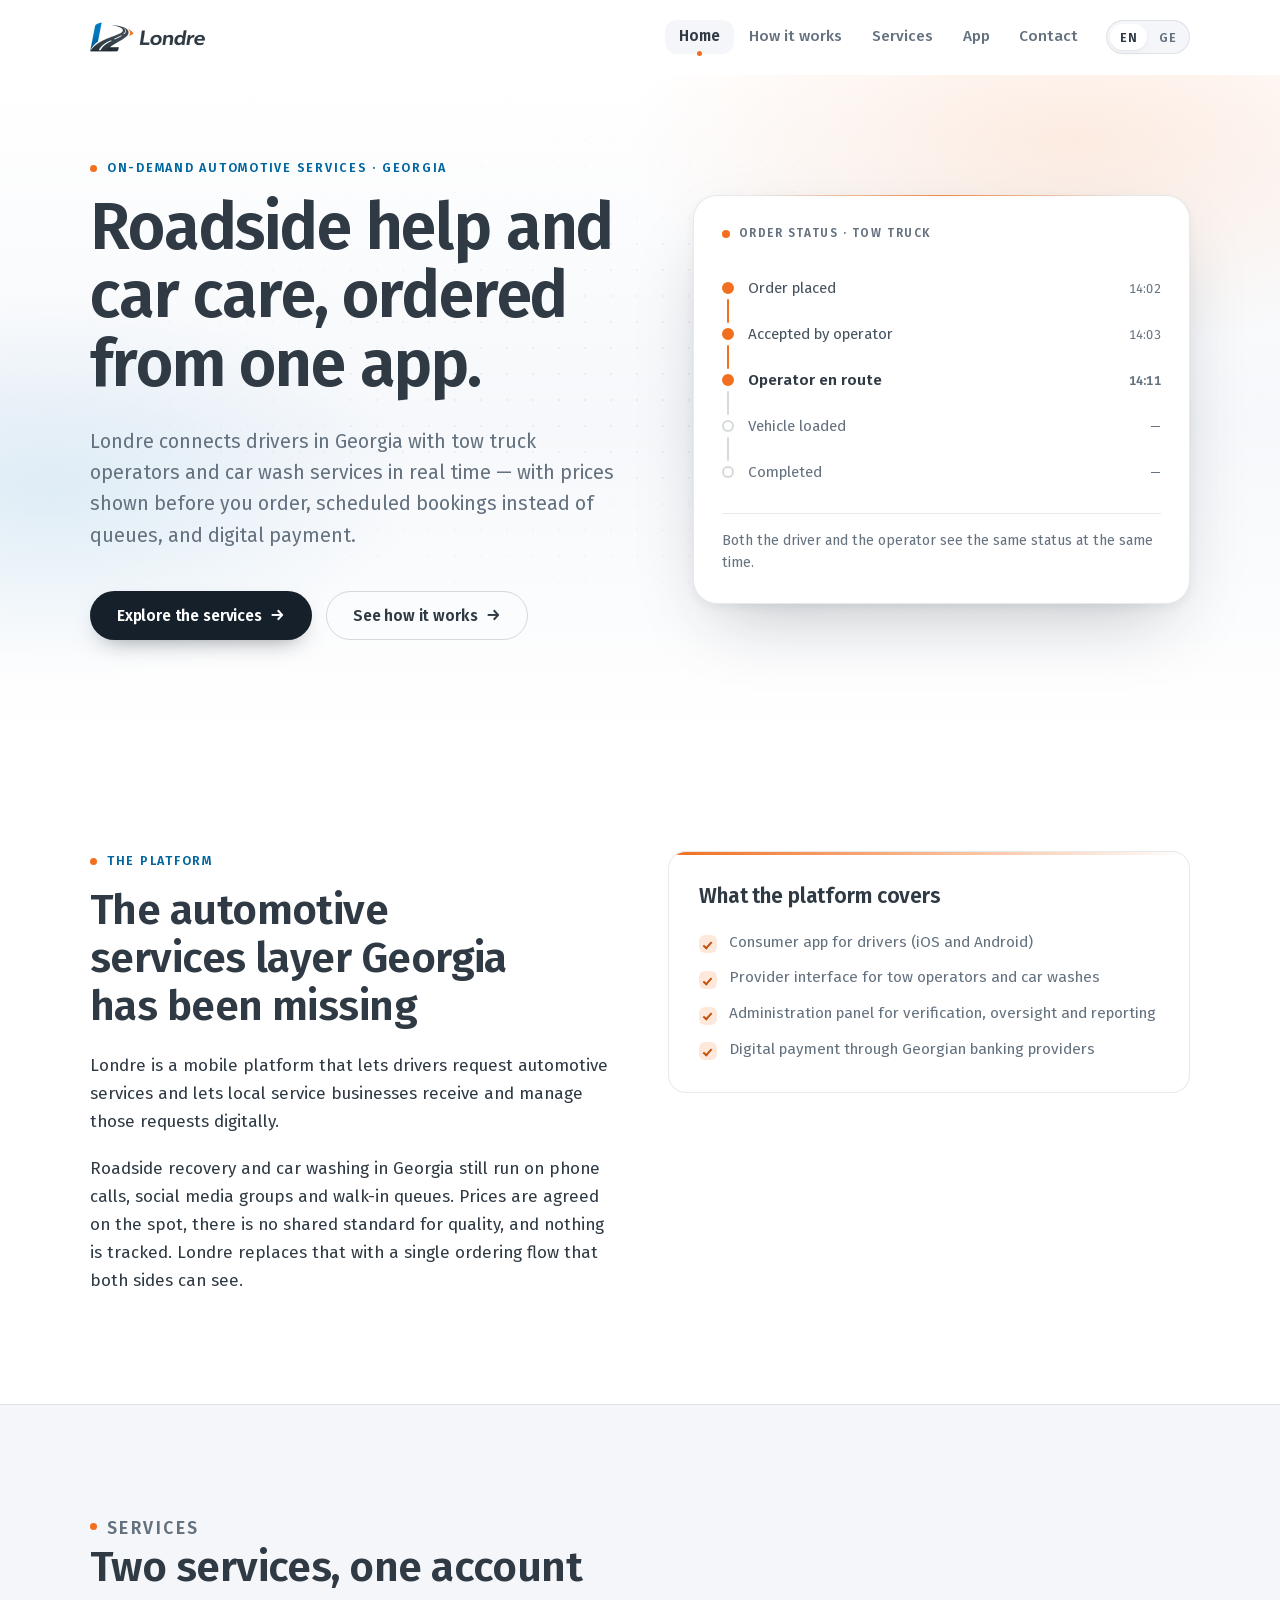
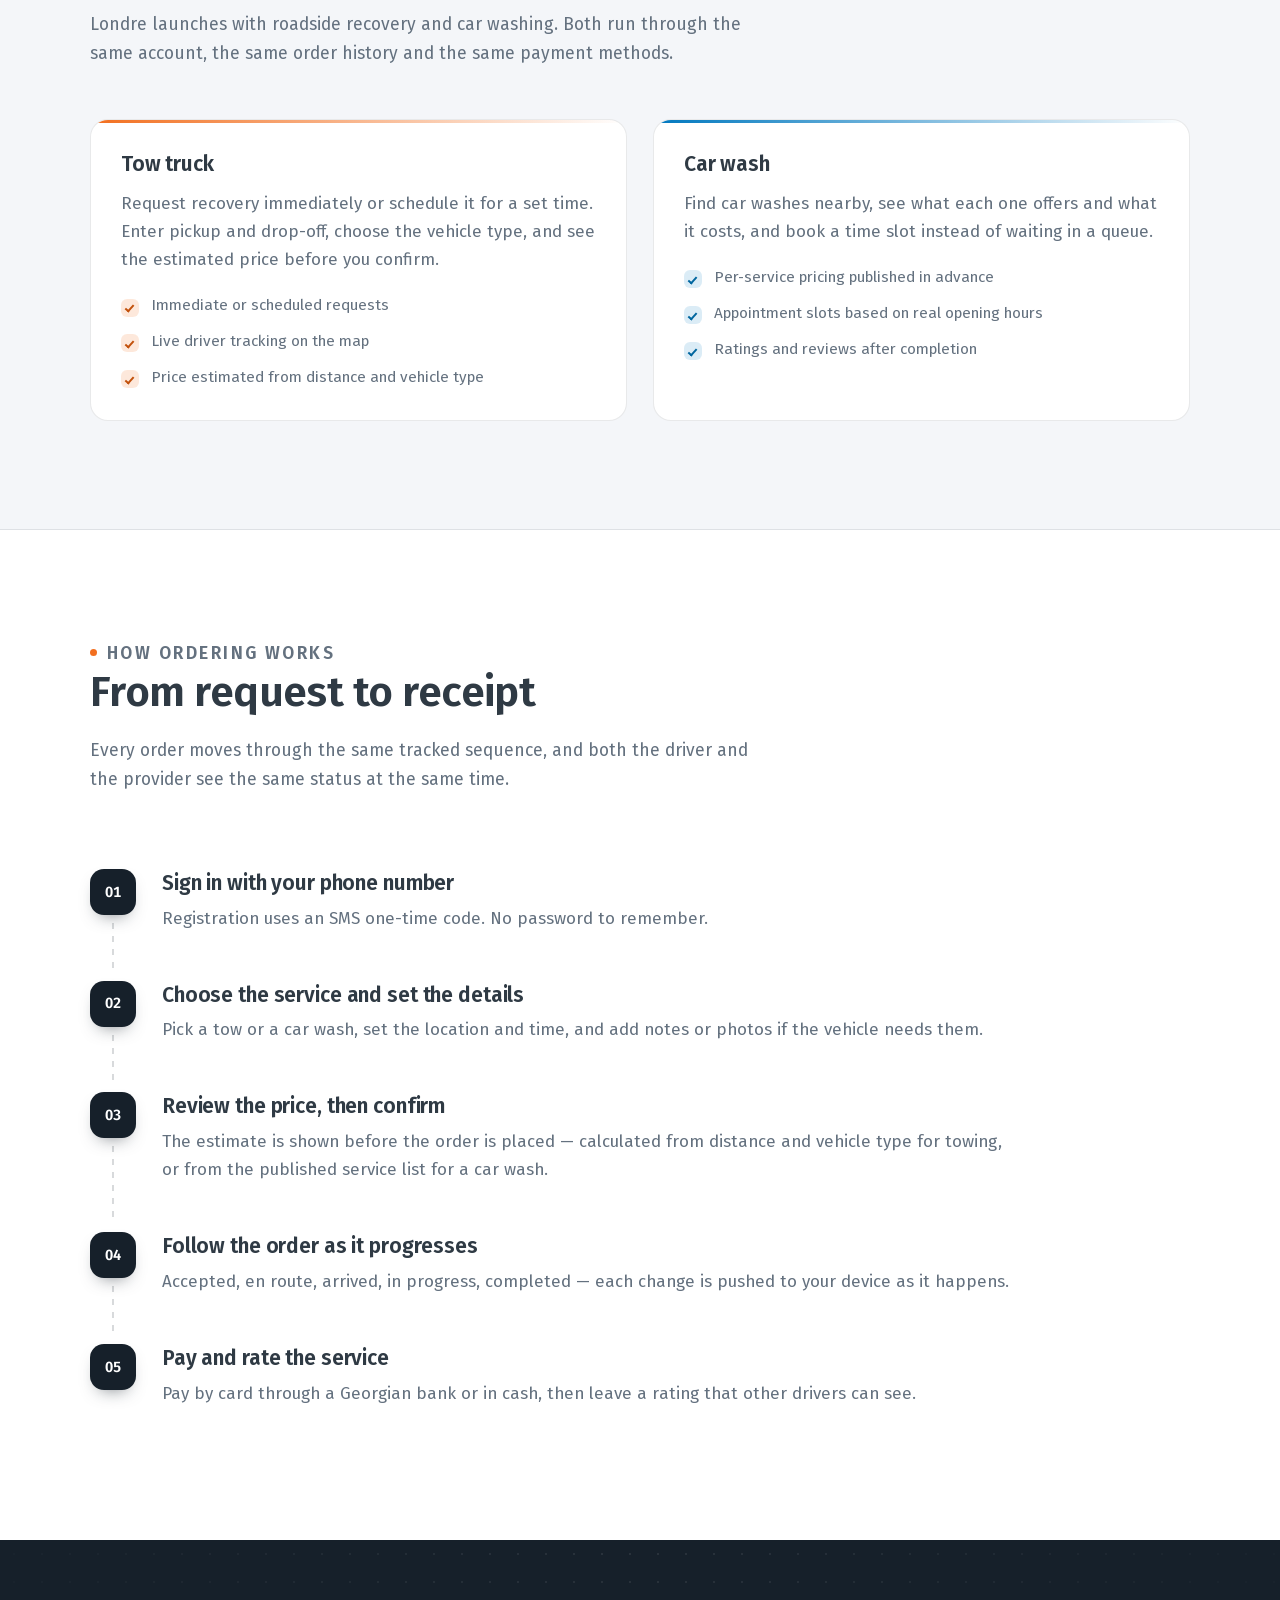
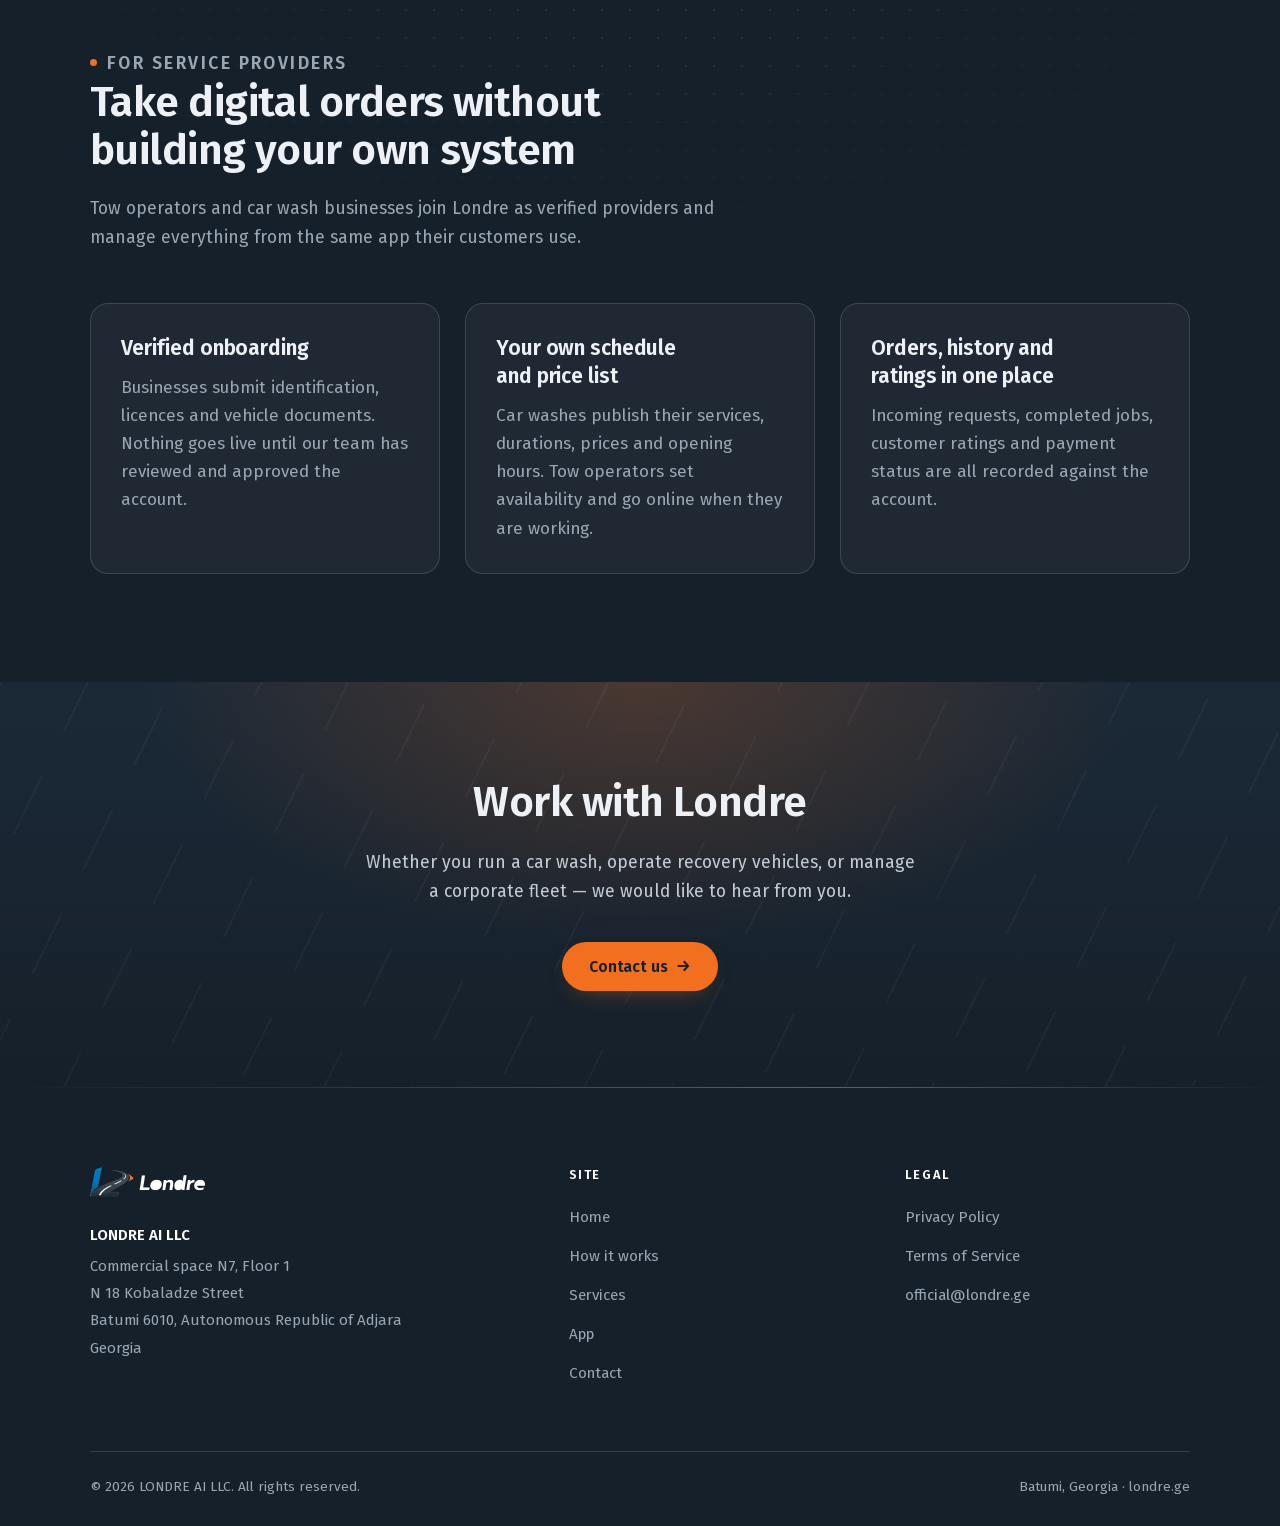
==== commit 619e2cae: "Refocus content on the product, unify typography, add a motion layer Content - Drop the founders sec" ====
--- a/index.html
+++ b/index.html
@@ -22,9 +22,15 @@
 <meta name="theme-color" content="#16202A">
 <link rel="icon" href="assets/favicon.png" type="image/png">
 <link rel="apple-touch-icon" href="assets/apple-touch-icon.png">
-<link rel="preconnect" href="https://fonts.googleapis.com">
-<link rel="preconnect" href="https://fonts.gstatic.com" crossorigin>
-<link href="https://fonts.googleapis.com/css2?family=Space+Grotesk:wght@400;500;600;700&family=Inter:wght@400;500;600&family=Noto+Sans+Georgian:wght@400;500;600;700&display=swap" rel="stylesheet">
+<link rel="preload" href="assets/fonts/firago-400-latin.woff2" as="font" type="font/woff2" crossorigin>
+<link rel="preload" href="assets/fonts/firago-600-latin.woff2" as="font" type="font/woff2" crossorigin>
+<script>/* Latin is needed in both languages (brand, e-mail, timestamps), so it is
+   preloaded flat. The Georgian slices are only worth fetching early for a
+   Georgian visitor. Storage key and language sniff must match assets/site.js. */
+try{var _l=localStorage.getItem('londre-lang')||((navigator.language||'').toLowerCase().indexOf('ka')===0?'ka':'en');
+if(_l==='ka'){['400','600'].forEach(function(w){var k=document.createElement('link');k.rel='preload';k.as='font';
+k.type='font/woff2';k.crossOrigin='anonymous';k.href='assets/fonts/firago-'+w+'-georgian.woff2';
+document.head.appendChild(k);});}}catch(e){}</script>
 <link rel="stylesheet" href="assets/styles.css">
 <script type="application/ld+json">
 {
@@ -51,12 +57,15 @@
 <header class="site-header">
   <div class="wrap nav">
     <a class="brand" href="index.html">
-      <img src="assets/logo.png" alt="Londre">
+      <picture>
+        <source srcset="assets/logo.webp" type="image/webp">
+        <img src="assets/logo.png" alt="Londre" width="115" height="36">
+      </picture>
     </a>
-    <button class="nav-toggle" type="button" aria-expanded="false" aria-label="Menu">&#9776;</button>
+    <button class="nav-toggle" type="button" aria-expanded="false" aria-label="Menu"><span></span></button>
     <nav class="nav-links" aria-label="Main">
         <a href="index.html" aria-current="page"><span class="en">Home</span><span class="ka">მთავარი</span></a>
-        <a href="about.html"><span class="en">Company</span><span class="ka">კომპანია</span></a>
+        <a href="about.html"><span class="en">How it works</span><span class="ka">როგორ მუშაობს</span></a>
         <a href="services.html"><span class="en">Services</span><span class="ka">სერვისები</span></a>
         <a href="app.html"><span class="en">App</span><span class="ka">აპლიკაცია</span></a>
         <a href="contact.html"><span class="en">Contact</span><span class="ka">კონტაქტი</span></a>
@@ -77,7 +86,7 @@
       <p class="lede"><span class="en">Londre connects drivers in Georgia with tow truck operators and car wash services in real time — with prices shown before you order, scheduled bookings instead of queues, and digital payment.</span><span class="ka">ლონდრე რეალურ დროში აკავშირებს საქართველოში მძღოლებს ევაკუატორის ოპერატორებთან და ავტოსამრეცხაოებთან — ფასი ცნობილია შეკვეთამდე, რიგის ნაცვლად წინასწარი ჯავშანი, გადახდა კი ციფრულია.</span></p>
       <div class="hero-actions">
         <a class="btn btn-primary" href="services.html"><span class="en">Explore the services</span><span class="ka">სერვისების ნახვა</span></a>
-        <a class="btn btn-ghost" href="about.html"><span class="en">About the company</span><span class="ka">კომპანიის შესახებ</span></a>
+        <a class="btn btn-ghost" href="about.html"><span class="en">See how it works</span><span class="ka">ნახეთ როგორ მუშაობს</span></a>
       </div>
     </div>
     <aside class="status-panel" aria-label="Order status example">
@@ -98,9 +107,9 @@
   <div class="wrap">
     <div class="grid grid-2" style="gap:56px; align-items:start;">
       <div>
-        <p class="eyebrow"><span class="en">Who we are</span><span class="ka">ვინ ვართ</span></p>
-        <h2><span class="en">A technology company building the automotive services layer for Georgia</span><span class="ka">ტექნოლოგიური კომპანია, რომელიც საქართველოში ავტოსერვისების ციფრულ ფენას აშენებს</span></h2>
-        <div class="en"><p>LONDRE AI LLC is a technology company registered in Batumi, Georgia. We build and operate Londre — a mobile platform that lets drivers request automotive services and lets local service businesses receive and manage those requests digitally.</p><p>Roadside recovery and car washing in Georgia still run on phone calls, social media groups and walk-in queues. Prices are agreed on the spot, there is no shared standard for quality, and nothing is tracked. Londre replaces that with a single ordering flow that both sides can see.</p></div><div class="ka"><p>LONDRE AI LLC არის ტექნოლოგიური კომპანია, რეგისტრირებული ბათუმში, საქართველოში. ჩვენ ვქმნით და ვმართავთ ლონდრეს — მობილურ პლატფორმას, რომელიც მძღოლს აძლევს ავტოსერვისის შეკვეთის შესაძლებლობას, ხოლო ადგილობრივ სერვის-კომპანიებს — ამ შეკვეთების ციფრულად მიღებისა და მართვის საშუალებას.</p><p>საქართველოში ევაკუაცია და ავტორეცხვა დღემდე ტელეფონზე, სოციალურ ქსელებსა და ცოცხალ რიგზეა დამოკიდებული. ფასი ადგილზე თანხმდება, ხარისხის ერთიანი სტანდარტი არ არსებობს და არაფერი აღირიცხება. ლონდრე ამას ცვლის ერთიანი, ორივე მხარისთვის თვალსაჩინო შეკვეთის პროცესით.</p></div>
+        <p class="eyebrow"><span class="en">The platform</span><span class="ka">პლატფორმა</span></p>
+        <h2><span class="en">The automotive services layer Georgia has been missing</span><span class="ka">ავტოსერვისების ციფრული ფენა, რომელიც საქართველოს აკლდა</span></h2>
+        <div class="en"><p>Londre is a mobile platform that lets drivers request automotive services and lets local service businesses receive and manage those requests digitally.</p><p>Roadside recovery and car washing in Georgia still run on phone calls, social media groups and walk-in queues. Prices are agreed on the spot, there is no shared standard for quality, and nothing is tracked. Londre replaces that with a single ordering flow that both sides can see.</p></div><div class="ka"><p>ლონდრე არის მობილური პლატფორმა, რომელიც მძღოლს აძლევს ავტოსერვისის შეკვეთის შესაძლებლობას, ხოლო ადგილობრივ სერვის-კომპანიებს — ამ შეკვეთების ციფრულად მიღებისა და მართვის საშუალებას.</p><p>საქართველოში ევაკუაცია და ავტორეცხვა დღემდე ტელეფონზე, სოციალურ ქსელებსა და ცოცხალ რიგზეა დამოკიდებული. ფასი ადგილზე თანხმდება, ხარისხის ერთიანი სტანდარტი არ არსებობს და არაფერი აღირიცხება. ლონდრე ამას ცვლის ერთიანი, ორივე მხარისთვის თვალსაჩინო შეკვეთის პროცესით.</p></div>
       </div>
       <div class="card card-line">
         <h3><span class="en">What the platform covers</span><span class="ka">რას მოიცავს პლატფორმა</span></h3>
@@ -190,7 +199,10 @@
   <div class="wrap">
     <div class="footer-grid">
       <div>
-        <img class="footer-logo" src="assets/logo-inverse.png" alt="Londre">
+        <picture>
+          <source srcset="assets/logo-inverse.webp" type="image/webp">
+          <img class="footer-logo" src="assets/logo-inverse.png" alt="Londre" width="115" height="36">
+        </picture>
         <address>
           <strong>LONDRE AI LLC</strong><br>
           Commercial space N7, Floor 1<br>
@@ -203,7 +215,7 @@
         <h4><span class="en">Site</span><span class="ka">საიტი</span></h4>
         <ul>
           <li><a href="index.html"><span class="en">Home</span><span class="ka">მთავარი</span></a></li>
-          <li><a href="about.html"><span class="en">Company</span><span class="ka">კომპანია</span></a></li>
+          <li><a href="about.html"><span class="en">How it works</span><span class="ka">როგორ მუშაობს</span></a></li>
           <li><a href="services.html"><span class="en">Services</span><span class="ka">სერვისები</span></a></li>
           <li><a href="app.html"><span class="en">App</span><span class="ka">აპლიკაცია</span></a></li>
           <li><a href="contact.html"><span class="en">Contact</span><span class="ka">კონტაქტი</span></a></li>
--- a/assets/styles.css
+++ b/assets/styles.css
@@ -6,6 +6,86 @@
    Blue carries the platform and the car wash; orange is the live/recovery
    signal and is used sparingly, in the same proportion as the logo.
    ========================================================================= */
+
+/* ------------------------------------------------------------------ type */
+/* FiraGO (SIL OFL, bBox Type) draws Latin and Georgian as one design, which is
+   why it is here: switching EN/GE changes the language, not the typeface.
+   Self-hosted and subset by tools/build-fonts.sh — two slices per weight, split
+   on unicode-range, so an English visitor never fetches Georgian outlines.
+   Georgian is Mkhedruli only; FiraGO ships no Mtavruli and the site uses none. */
+
+@font-face {
+  font-family: 'FiraGO';
+  font-style: normal;
+  font-weight: 400;
+  font-display: swap;
+  src: url('fonts/firago-400-latin.woff2') format('woff2');
+  unicode-range: U+0000-00FF, U+0131, U+0152-0153, U+02BB-02BC, U+02C6, U+02DA,
+                 U+02DC, U+2000-200D, U+2010-2015, U+2018-201E, U+2020-2022,
+                 U+2026, U+2030, U+2039-203A, U+2044, U+20AC, U+20BE, U+2122,
+                 U+2190-2193, U+2212, U+FEFF, U+FFFD;
+}
+@font-face {
+  font-family: 'FiraGO';
+  font-style: normal;
+  font-weight: 400;
+  font-display: swap;
+  src: url('fonts/firago-400-georgian.woff2') format('woff2');
+  unicode-range: U+10D0-10FF;
+}
+
+@font-face {
+  font-family: 'FiraGO';
+  font-style: normal;
+  font-weight: 500;
+  font-display: swap;
+  src: url('fonts/firago-500-latin.woff2') format('woff2');
+  unicode-range: U+0000-00FF, U+0131, U+0152-0153, U+02BB-02BC, U+02C6, U+02DA,
+                 U+02DC, U+2000-200D, U+2010-2015, U+2018-201E, U+2020-2022,
+                 U+2026, U+2030, U+2039-203A, U+2044, U+20AC, U+20BE, U+2122,
+                 U+2190-2193, U+2212, U+FEFF, U+FFFD;
+}
+@font-face {
+  font-family: 'FiraGO';
+  font-style: normal;
+  font-weight: 500;
+  font-display: swap;
+  src: url('fonts/firago-500-georgian.woff2') format('woff2');
+  unicode-range: U+10D0-10FF;
+}
+
+@font-face {
+  font-family: 'FiraGO';
+  font-style: normal;
+  font-weight: 600;
+  font-display: swap;
+  src: url('fonts/firago-600-latin.woff2') format('woff2');
+  unicode-range: U+0000-00FF, U+0131, U+0152-0153, U+02BB-02BC, U+02C6, U+02DA,
+                 U+02DC, U+2000-200D, U+2010-2015, U+2018-201E, U+2020-2022,
+                 U+2026, U+2030, U+2039-203A, U+2044, U+20AC, U+20BE, U+2122,
+                 U+2190-2193, U+2212, U+FEFF, U+FFFD;
+}
+@font-face {
+  font-family: 'FiraGO';
+  font-style: normal;
+  font-weight: 600;
+  font-display: swap;
+  src: url('fonts/firago-600-georgian.woff2') format('woff2');
+  unicode-range: U+10D0-10FF;
+}
+
+/* Metric-matched stand-in for the swap window. FiraGO's x-height is 527/1000;
+   Arial's is 0.5186 and Helvetica Neue's 0.517, so one adjustment serves both.
+   Ascent and descent are then restated against the adjusted em, which holds the
+   line box still when the real face arrives — no reflow, no CLS. */
+@font-face {
+  font-family: 'FiraGO Fallback';
+  src: local('Helvetica Neue'), local('Arial'), local('Liberation Sans');
+  size-adjust: 101.8%;
+  ascent-override: 91.9%;
+  descent-override: 26.0%;
+  line-gap-override: 0%;
+}
 
 /* ---------------------------------------------------------------- tokens */
 :root {
@@ -50,18 +130,13 @@
   --gut:   clamp(20px, 5vw, 40px);
   --sec-y: clamp(64px, 8.5vw, 120px);
 
-  /* type */
-  --f-display: 'Space Grotesk', 'Noto Sans Georgian', system-ui, -apple-system, sans-serif;
-  --f-body:    'Inter', 'Noto Sans Georgian', system-ui, -apple-system, sans-serif;
+  /* type — one family for both scripts, separated by weight rather than face */
+  --f-display: 'FiraGO', 'FiraGO Fallback', system-ui, -apple-system, sans-serif;
+  --f-body:    'FiraGO', 'FiraGO Fallback', system-ui, -apple-system, sans-serif;
 
   --ease: cubic-bezier(.22, .61, .36, 1);
-}
-
-/* Georgian: Space Grotesk and Inter carry no Georgian glyphs, so lead with Noto
-   and relax the tight Latin tracking the display face is drawn for. */
-html[lang="ka"] {
-  --f-display: 'Noto Sans Georgian', 'Space Grotesk', system-ui, sans-serif;
-  --f-body:    'Noto Sans Georgian', 'Inter', system-ui, sans-serif;
+  /* road motif: lane markings advance, they never bounce */
+  --ease-road: cubic-bezier(.32, .72, .28, 1);
 }
 
 /* Dark surfaces re-point the same tokens, so every component below inherits
@@ -149,27 +224,44 @@
   text-wrap: balance;
 }
 
+/* Tracking is set for FiraGO, a humanist grotesque with generous sidebearings —
+   it wants roughly half the negative tracking a tightly drawn geometric face
+   would take. Pulling it tighter than this closes the counters on 'a' and 'e'. */
 h1 {
   font-size: clamp(2.3rem, 1.15rem + 4.6vw, 4.05rem);
-  line-height: 1.04;
-  letter-spacing: -.035em;
+  line-height: 1.06;
+  letter-spacing: -.018em;
 }
 
 h2 {
   font-size: clamp(1.7rem, 1rem + 2.5vw, 2.65rem);
-  line-height: 1.12;
-  letter-spacing: -.027em;
+  line-height: 1.14;
+  letter-spacing: -.013em;
 }
 
 h3 {
   font-size: clamp(1.1rem, .96rem + .55vw, 1.32rem);
-  line-height: 1.32;
-  letter-spacing: -.015em;
-}
-
-html[lang="ka"] h1 { letter-spacing: -.012em; line-height: 1.14; }
-html[lang="ka"] h2 { letter-spacing: -.008em; line-height: 1.22; }
-html[lang="ka"] h3 { letter-spacing: 0;       line-height: 1.4;  }
+  line-height: 1.34;
+  letter-spacing: -.006em;
+}
+
+/* Same family now carries Georgian, so this is no longer compensating for a
+   different typeface — only for Mkhedruli itself, which sets wider than Latin
+   and hangs both ascenders and descenders, so it needs the extra leading. */
+/* Mkhedruli sets appreciably wider than Latin at the same point size, so the
+   display sizes come down a step — otherwise a headline that runs three lines
+   in English runs five in Georgian and drags the whole hero down with it. */
+html[lang="ka"] h1 {
+  font-size: clamp(2rem, 1.1rem + 3.6vw, 3.35rem);
+  letter-spacing: -.004em;
+  line-height: 1.18;
+}
+html[lang="ka"] h2 {
+  font-size: clamp(1.55rem, 1rem + 2vw, 2.3rem);
+  letter-spacing: 0;
+  line-height: 1.26;
+}
+html[lang="ka"] h3 { letter-spacing: 0; line-height: 1.42; }
 
 p { margin: 0 0 1.1em; }
 p:last-child { margin-bottom: 0; }
@@ -179,6 +271,7 @@
 /* Eyebrow — the recurring brand signature: blue label, orange dot. Same
    blue-mass / orange-tip relationship as the logo mark. */
 .eyebrow {
+  position: relative;
   display: flex;
   align-items: center;
   gap: 10px;
@@ -411,8 +504,12 @@
   box-shadow: var(--sh-1);
 }
 
+/* Drawn in CSS rather than set as ☰ / ✕. FiraGO carries neither glyph, so a
+   character would drop to a fallback face and render inconsistently — and bars
+   we own can morph. Three rules that fold into a cross: lane markings again. */
 .nav-toggle {
   display: none;
+  position: relative;
   appearance: none;
   margin-left: auto;
   width: 42px;
@@ -421,12 +518,31 @@
   border: 1px solid var(--line);
   background: var(--page);
   color: var(--text);
-  font-size: 17px;
-  line-height: 1;
   cursor: pointer;
   transition: background-color .25s, border-color .25s;
 }
 .nav-toggle:hover { background: var(--fog); border-color: var(--line-strong); }
+
+.nav-toggle::before,
+.nav-toggle::after,
+.nav-toggle span {
+  content: '';
+  position: absolute;
+  left: 50%;
+  top: 50%;
+  width: 18px;
+  height: 2px;
+  margin: -1px 0 0 -9px;
+  border-radius: 2px;
+  background: currentColor;
+  transition: transform .38s var(--ease-road), opacity .2s linear;
+}
+.nav-toggle::before { transform: translateY(-6px); }
+.nav-toggle::after  { transform: translateY(6px); }
+
+.site-header.open .nav-toggle::before { transform: rotate(45deg); }
+.site-header.open .nav-toggle::after  { transform: rotate(-45deg); }
+.site-header.open .nav-toggle span    { opacity: 0; transform: scaleX(.2); }
 
 /* ------------------------------------------------------------------ hero */
 .hero {
@@ -460,7 +576,7 @@
 
 .hero h1 { margin-bottom: .42em; }
 
-.hero .eyebrow::before { animation: beacon 2.6s ease-out infinite; }
+.hero .eyebrow::after { animation: beacon 2.6s ease-out infinite; }
 
 .lede {
   font-size: clamp(1.05rem, .99rem + .4vw, 1.21rem);
@@ -515,8 +631,9 @@
   height: 8px;
   border-radius: 50%;
   background: var(--signal);
-  animation: beacon 2.6s ease-out infinite;
-}
+}
+.panel-label { position: relative; }
+.panel-label::after { animation: beacon 2.6s ease-out infinite; }
 html[lang="ka"] .panel-label { letter-spacing: .05em; }
 
 .status-list {
@@ -562,8 +679,8 @@
 .status-list .now  .dot {
   background: var(--signal);
   border-color: var(--signal);
-  animation: beacon 2.2s ease-out infinite;
-}
+}
+.status-list .now .dot::after { animation: beacon 2.2s ease-out infinite; }
 .status-list .done { color: var(--text-soft); }
 .status-list .now  { color: var(--text); font-weight: 600; }
 
@@ -584,11 +701,51 @@
   color: var(--mute);
 }
 
+/* The beacon expands a ring rather than an animated box-shadow. A shadow
+   repaints the element every frame; a scaled pseudo-element stays on the
+   compositor, which matters because this is the one loop that never stops. */
 @keyframes beacon {
-  0%   { box-shadow: 0 0 0 0   rgba(242, 111, 31, .5); }
-  70%  { box-shadow: 0 0 0 9px rgba(242, 111, 31, 0); }
-  100% { box-shadow: 0 0 0 0   rgba(242, 111, 31, 0); }
-}
+  0%   { transform: translate(-50%, -50%) scale(1);   opacity: .55; }
+  70%  { transform: translate(-50%, -50%) scale(3.4); opacity: 0;   }
+  100% { transform: translate(-50%, -50%) scale(3.4); opacity: 0;   }
+}
+
+/* Shared ring geometry: centred on whatever dot it is paired with. Scoped to
+   the three live-signal spots only — a beacon on every eyebrow would turn a
+   signal into wallpaper. */
+.hero .eyebrow::after,
+.panel-label::after,
+.status-list .now .dot::after {
+  content: '';
+  position: absolute;
+  width: 8px;
+  height: 8px;
+  border-radius: 50%;
+  background: var(--signal);
+  pointer-events: none;
+  will-change: transform, opacity;
+  /* Resting state must be the invisible, centred one. If the centring lived
+     only in the keyframes, anything that stops the animation — reduced motion,
+     a paused timeline — would strand the ring off-centre and fully opaque. */
+  transform: translate(-50%, -50%);
+  opacity: 0;
+}
+
+/* .eyebrow::before is the dot itself, so the ring rides on ::after and is
+   pinned to the dot's centre — 7px dot, offset by half, on the first line. */
+.hero .eyebrow::after {
+  left: 3.5px;
+  top: calc(.56em + 3.5px);
+}
+.panel-label::after {
+  left: 4px;
+  top: 50%;
+}
+.status-list .now .dot::after {
+  left: 50%;
+  top: 50%;
+}
+.status-list .now .dot { position: relative; }
 
 /* ---------------------------------------------- banner (inner page hero) */
 .banner {
@@ -976,14 +1133,165 @@
   color: var(--mute);
 }
 
-/* ------------------------------------------------------ scroll reveal */
-/* .reveal is applied by site.js, so content stays visible without JS. */
+/* =========================================================================
+   MOTION
+   Every movement here comes from the logo: a road running to an orange arrow,
+   with lane markings receding. Things advance along a path — they do not bounce,
+   spin or float. Two hard rules: only transform and opacity are animated, so
+   the work stays on the compositor; and the beacon is the single loop that
+   never ends. Everything else runs once and stops.
+   ========================================================================= */
+
+/* ---------------------------------------------------- scroll reveal */
+/* .reveal is applied by site.js, so content stays visible without JS.
+   The stagger is a CSS delay off --i rather than a JS timer: the browser
+   schedules it on the animation frame instead of the task queue. */
 .reveal {
   opacity: 0;
   transform: translateY(18px);
   transition: opacity .75s var(--ease), transform .75s var(--ease);
+  transition-delay: calc(var(--i, 0) * 70ms);
 }
 .reveal.in { opacity: 1; transform: none; }
+
+/* ------------------------------------------- hero lane texture drift */
+/* Scroll-linked, so it runs off the main thread with no scroll listener at all.
+   Browsers without view() timelines simply keep the texture still. */
+@supports (animation-timeline: view()) {
+  @media (prefers-reduced-motion: no-preference) {
+    .hero::before {
+      animation: lane-drift linear both;
+      animation-timeline: view();
+      animation-range: entry 0% exit 100%;
+    }
+    @keyframes lane-drift {
+      from { transform: translate3d(0, -1.5%, 0); }
+      to   { transform: translate3d(0,  4.5%, 0); }
+    }
+  }
+}
+
+/* ------------------------------------ status panel: the order advances */
+/* .anim means JS is present and will run this; without it the panel renders
+   in its finished state. Fires once, when the panel first comes into view. */
+.status-panel.anim .status-list li::before {
+  transform: scaleY(0);
+  transform-origin: top;
+}
+.status-panel.anim .status-list .dot {
+  transform: scale(.35);
+  opacity: 0;
+}
+.status-panel.anim .status-list .stamp { opacity: 0; }
+.status-panel.anim .status-list .now .dot::after { animation-play-state: paused; }
+
+.status-panel.anim.ran .status-list li::before {
+  transform: scaleY(1);
+  transition: transform .42s var(--ease-road);
+  transition-delay: calc(var(--i) * 200ms + 180ms);
+}
+.status-panel.anim.ran .status-list .dot {
+  transform: scale(1);
+  opacity: 1;
+  transition: transform .34s var(--ease-road), opacity .24s linear;
+  transition-delay: calc(var(--i) * 200ms);
+}
+.status-panel.anim.ran .status-list .stamp {
+  opacity: 1;
+  transition: opacity .3s linear;
+  transition-delay: calc(var(--i) * 200ms + 100ms);
+}
+/* the live row only starts pulsing once the sequence has reached it */
+.status-panel.anim.ran .status-list .now .dot::after {
+  animation-play-state: running;
+  animation-delay: calc(var(--i, 0) * 200ms);
+}
+
+/* --------------------------------------------- steps rail draws down */
+/* Reuses the .reveal hook already on each .step — no second observer. */
+.step.reveal::before {
+  transform: scaleY(0);
+  transform-origin: top;
+  transition: transform .6s var(--ease-road);
+  transition-delay: calc(var(--i, 0) * 70ms + 160ms);
+}
+.step.reveal.in::before { transform: scaleY(1); }
+
+/* --------------------------------------------------- card hover sheen */
+/* Pointer position arrives as --mx/--my from one delegated listener in
+   site.js. Fine pointers only: on touch there is no hover to track. */
+@media (hover: hover) and (pointer: fine) {
+  .card::after {
+    content: '';
+    position: absolute;
+    inset: 0;
+    pointer-events: none;
+    opacity: 0;
+    transition: opacity .35s var(--ease);
+    background: radial-gradient(
+      260px circle at var(--mx, 50%) var(--my, 0%),
+      rgba(242, 111, 31, .09),
+      transparent 62%);
+  }
+  .card:hover::after { opacity: 1; }
+  .section-dark .card::after,
+  .cta .card::after {
+    background: radial-gradient(
+      260px circle at var(--mx, 50%) var(--my, 0%),
+      rgba(255, 255, 255, .07),
+      transparent 62%);
+  }
+}
+
+/* ------------------------------------------------ nav sliding marker */
+/* Sized and placed from JS via custom properties; only transform animates. */
+@media (min-width: 901px) {
+  .nav-links { position: relative; }
+  .nav-links::before {
+    content: '';
+    position: absolute;
+    left: 0;
+    top: 50%;
+    width: var(--marker-w, 0);
+    height: 34px;
+    margin-top: -17px;
+    border-radius: var(--r-sm);
+    background: var(--fog);
+    opacity: var(--marker-o, 0);
+    transform: translateX(var(--marker-x, 0));
+    transition: transform .4s var(--ease-road), width .4s var(--ease-road),
+                opacity .25s linear;
+    pointer-events: none;
+  }
+  /* the link's own hover background would double up with the marker */
+  .nav-links.has-marker a:hover { background: transparent; }
+}
+
+/* --------------------------------------------------------- logo nudge */
+.brand img {
+  transition: transform .4s var(--ease-road);
+}
+.brand:hover img { transform: translateX(2px); }
+
+/* ---------------------------------------------------- page transitions */
+/* Cross-document, native, no script. The chrome stays put and only <main>
+   crosses over, so navigating reads as one continuous surface. Browsers
+   without support just navigate normally. */
+@view-transition { navigation: auto; }
+
+.site-header { view-transition-name: site-header; }
+.site-footer { view-transition-name: site-footer; }
+
+@media (prefers-reduced-motion: no-preference) {
+  ::view-transition-old(root) {
+    animation: vt-out .22s var(--ease) both;
+  }
+  ::view-transition-new(root) {
+    animation: vt-in .3s var(--ease) both;
+  }
+  @keyframes vt-out { to   { opacity: 0; transform: translateY(-6px); } }
+  @keyframes vt-in  { from { opacity: 0; transform: translateY(8px);  } }
+}
 
 /* ------------------------------------------------------------ responsive */
 @media (max-width: 1040px) {
@@ -1029,13 +1337,6 @@
     top: 50%;
     margin: -2.5px 0 0;
   }
-  /* ☰ becomes ✕ while the menu is open */
-  .site-header.open .nav-toggle { font-size: 0; }
-  .site-header.open .nav-toggle::after {
-    content: '\2715';
-    font-size: 17px;
-    line-height: 1;
-  }
 }
 
 @media (max-width: 860px) {
@@ -1078,8 +1379,26 @@
     animation-duration: .001ms !important;
     animation-iteration-count: 1 !important;
     transition-duration: .001ms !important;
+    transition-delay: 0ms !important;
+    animation-delay: 0ms !important;
   }
   .reveal { opacity: 1; transform: none; }
+
+  /* Blanking the durations above is not enough for anything whose resting
+     state is "not yet arrived" — those have to be put into their finished
+     state explicitly, or they stay invisible. */
+  .status-panel.anim .status-list li::before { transform: scaleY(1); }
+  .status-panel.anim .status-list .dot { transform: scale(1); opacity: 1; }
+  .status-panel.anim .status-list .stamp { opacity: 1; }
+  .step.reveal::before { transform: scaleY(1); }
+  .hero::before { transform: none; }
+  .nav-links::before { opacity: 0 !important; }
+  .card::after { display: none; }
+
+  /* A cross-fade is still motion to a vestibular system. Skip it entirely. */
+  ::view-transition-group(*),
+  ::view-transition-old(*),
+  ::view-transition-new(*) { animation: none !important; }
 }
 
 /* ---------------------------------------------------------------- print */
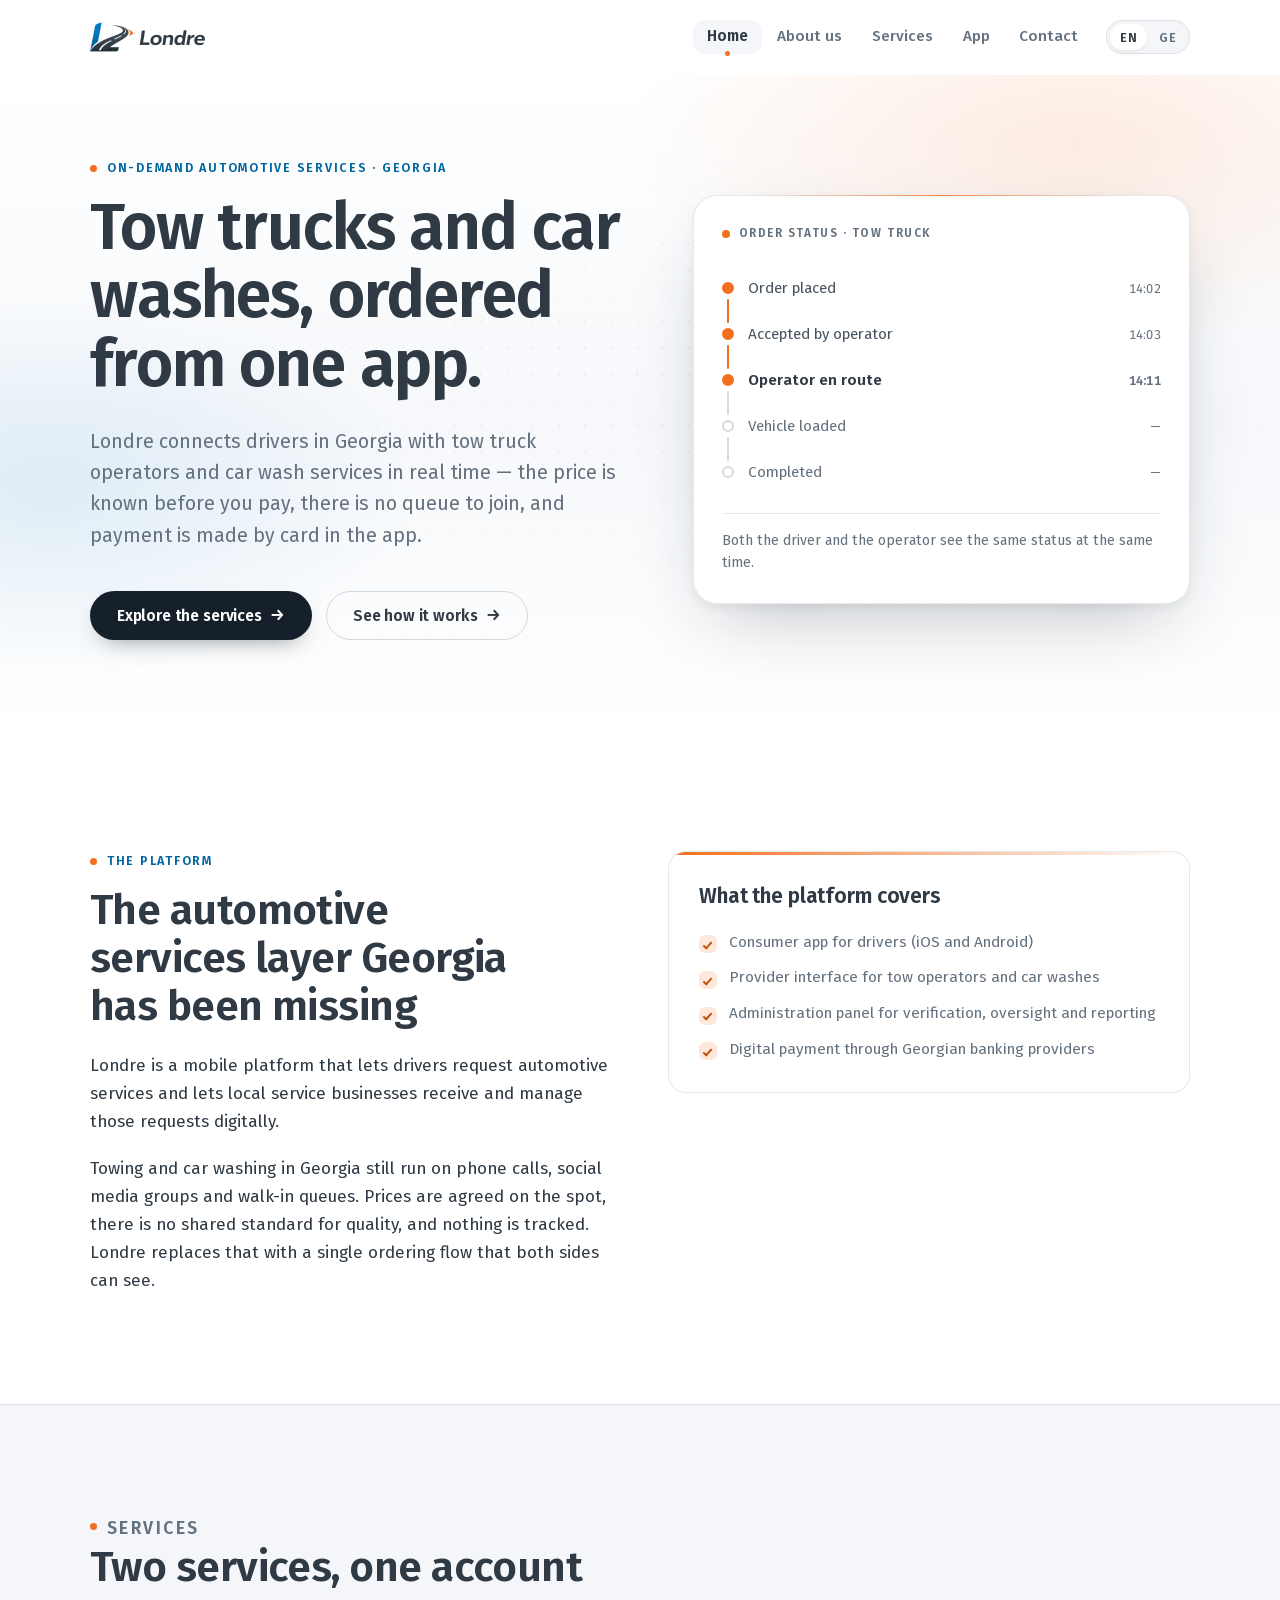
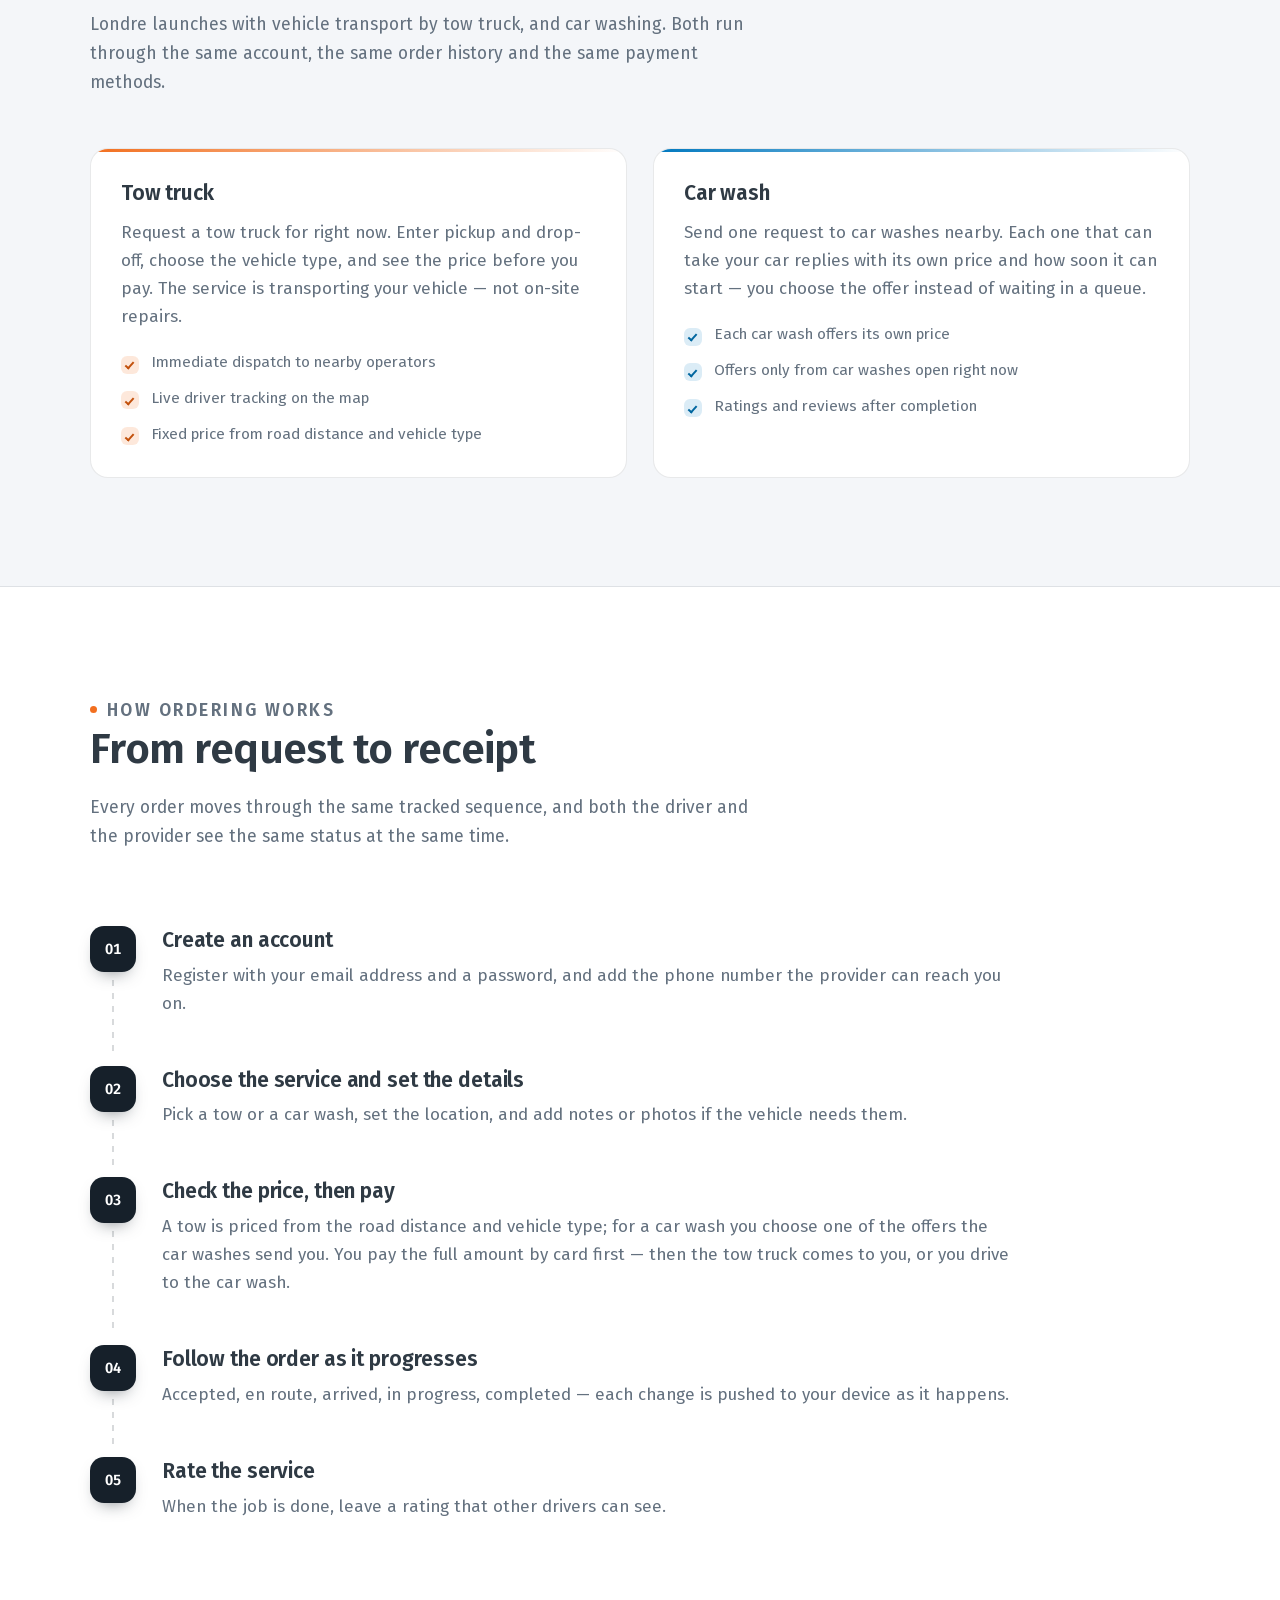
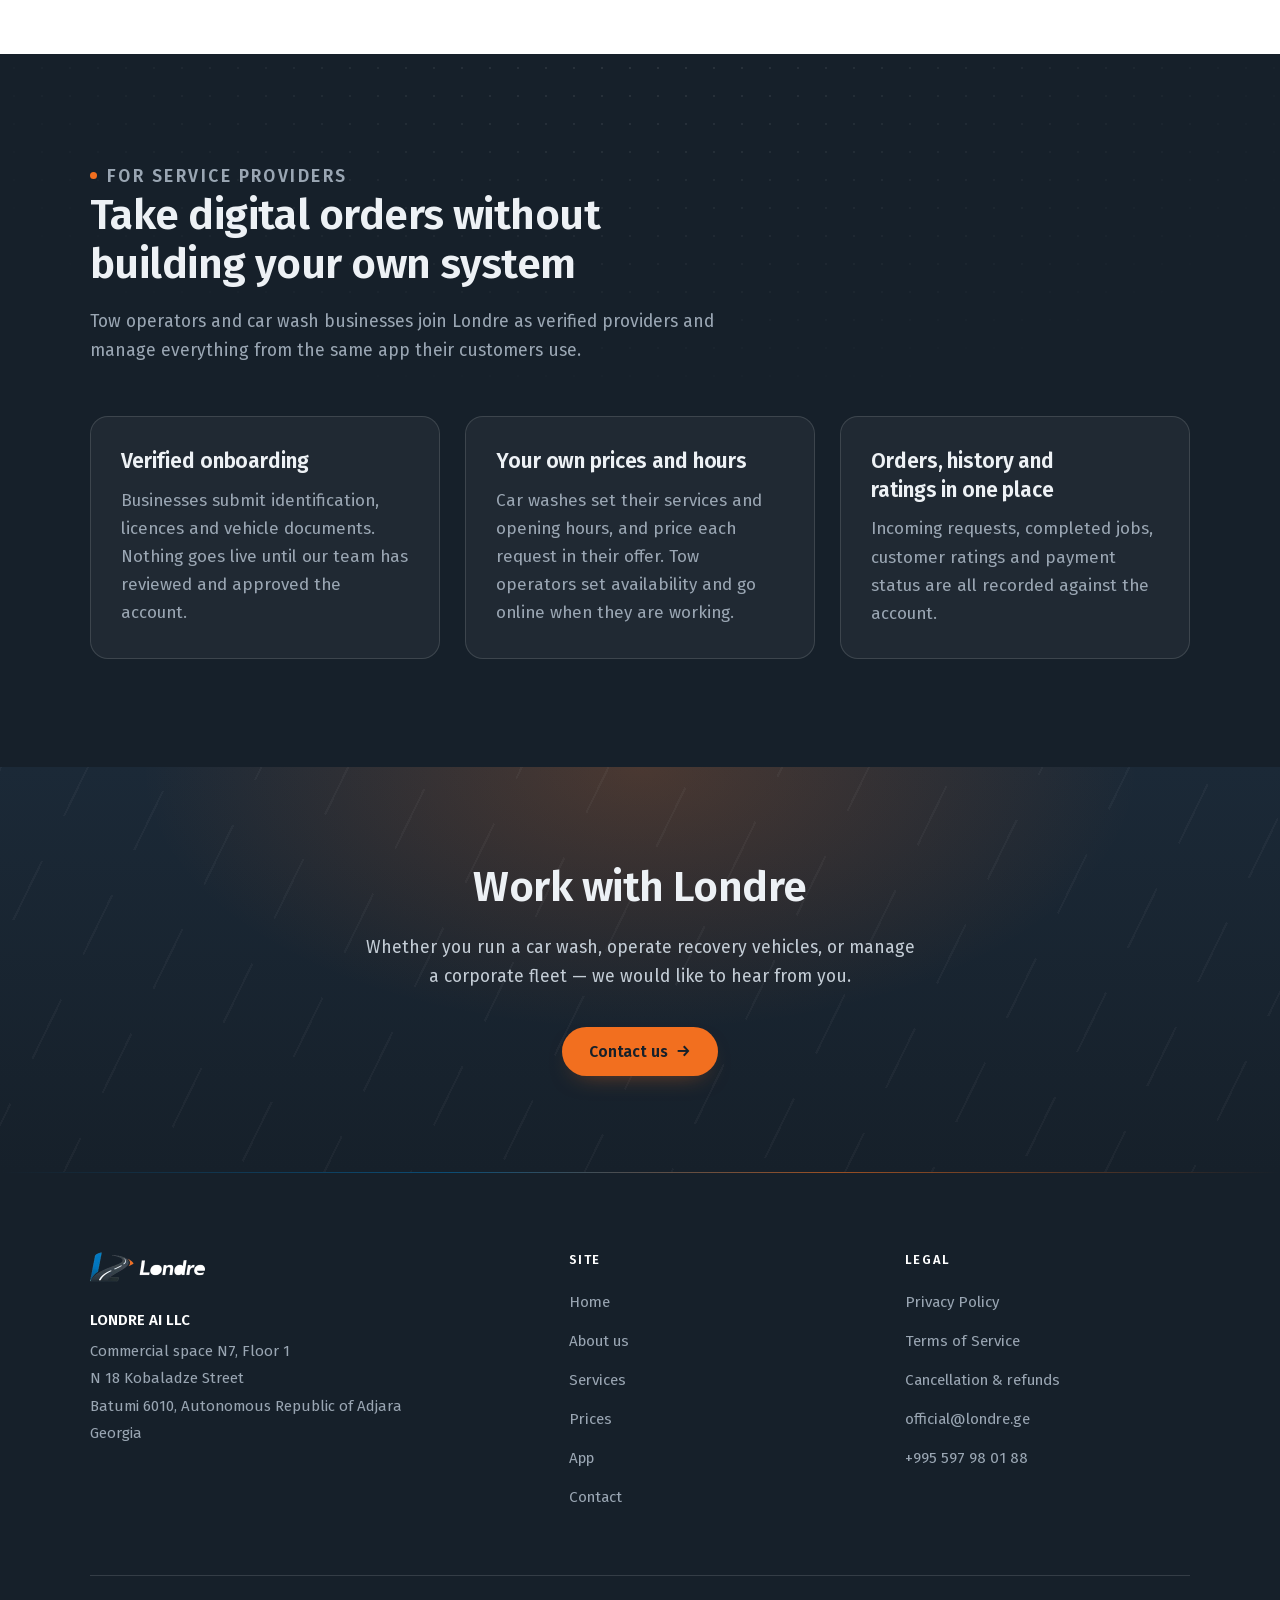
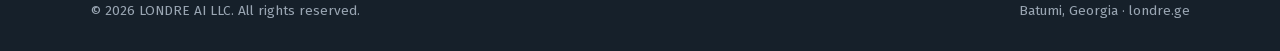
==== commit 880f4327: "Add payment-compliance pages for Bank of Georgia: prices, refund policy, phone Bank of Georgia requi" ====
--- a/index.html
+++ b/index.html
@@ -6,11 +6,11 @@
 <title>Londre — On-demand tow truck and car wash services in Georgia</title>
 <meta name="title-en" content="Londre — On-demand tow truck and car wash services in Georgia">
 <meta name="title-ka" content="ლონდრე — ევაკუატორი და ავტოსამრეცხაო მოთხოვნისამებრ">
-<meta name="description" content="Londre is a mobile platform by LONDRE AI LLC connecting drivers in Georgia with tow truck operators and car wash services. Transparent pricing, scheduled bookings and digital payment on iOS and Android.">
+<meta name="description" content="Londre is a mobile platform by LONDRE AI LLC connecting drivers in Georgia with tow truck operators and car wash services. Prices shown before you pay and card payment in the app, on iOS and Android.">
 <meta name="author" content="LONDRE AI LLC">
 <link rel="canonical" href="https://londre.ge/index.html">
 <meta property="og:title" content="Londre — On-demand tow truck and car wash services in Georgia">
-<meta property="og:description" content="Londre is a mobile platform by LONDRE AI LLC connecting drivers in Georgia with tow truck operators and car wash services. Transparent pricing, scheduled bookings and digital payment on iOS and Android.">
+<meta property="og:description" content="Londre is a mobile platform by LONDRE AI LLC connecting drivers in Georgia with tow truck operators and car wash services. Prices shown before you pay and card payment in the app, on iOS and Android.">
 <meta property="og:type" content="website">
 <meta property="og:url" content="https://londre.ge/index.html">
 <meta property="og:site_name" content="Londre">
@@ -41,6 +41,7 @@
   "url": "https://londre.ge",
   "logo": "https://londre.ge/assets/logo.png",
   "email": "official@londre.ge",
+  "telephone": "+995597980188",
   "address": {
     "@type": "PostalAddress",
     "streetAddress": "Commercial space N7, Floor 1, N 18 Kobaladze Street",
@@ -65,7 +66,7 @@
     <button class="nav-toggle" type="button" aria-expanded="false" aria-label="Menu"><span></span></button>
     <nav class="nav-links" aria-label="Main">
         <a href="index.html" aria-current="page"><span class="en">Home</span><span class="ka">მთავარი</span></a>
-        <a href="about.html"><span class="en">How it works</span><span class="ka">როგორ მუშაობს</span></a>
+        <a href="about.html"><span class="en">About us</span><span class="ka">ჩვენ შესახებ</span></a>
         <a href="services.html"><span class="en">Services</span><span class="ka">სერვისები</span></a>
         <a href="app.html"><span class="en">App</span><span class="ka">აპლიკაცია</span></a>
         <a href="contact.html"><span class="en">Contact</span><span class="ka">კონტაქტი</span></a>
@@ -82,8 +83,8 @@
   <div class="wrap hero-grid">
     <div>
       <p class="eyebrow"><span class="en">On-demand automotive services &middot; Georgia</span><span class="ka">მოთხოვნისამებრ ავტოსერვისები &middot; საქართველო</span></p>
-      <h1><span class="en">Roadside help and car care, ordered from one app.</span><span class="ka">საგზაო დახმარება და ავტომობილის მოვლა — ერთი აპლიკაციიდან.</span></h1>
-      <p class="lede"><span class="en">Londre connects drivers in Georgia with tow truck operators and car wash services in real time — with prices shown before you order, scheduled bookings instead of queues, and digital payment.</span><span class="ka">ლონდრე რეალურ დროში აკავშირებს საქართველოში მძღოლებს ევაკუატორის ოპერატორებთან და ავტოსამრეცხაოებთან — ფასი ცნობილია შეკვეთამდე, რიგის ნაცვლად წინასწარი ჯავშანი, გადახდა კი ციფრულია.</span></p>
+      <h1><span class="en">Tow trucks and car washes, ordered from one app.</span><span class="ka">ევაკუატორი და ავტორეცხვა — ერთი აპლიკაციიდან.</span></h1>
+      <p class="lede"><span class="en">Londre connects drivers in Georgia with tow truck operators and car wash services in real time — the price is known before you pay, there is no queue to join, and payment is made by card in the app.</span><span class="ka">ლონდრე რეალურ დროში აკავშირებს საქართველოში მძღოლებს ევაკუატორის ოპერატორებთან და ავტოსამრეცხაოებთან — ფასი ცნობილია გადახდამდე, რიგში დგომა არ გჭირდებათ, გადახდა კი ბარათით ხდება აპლიკაციაში.</span></p>
       <div class="hero-actions">
         <a class="btn btn-primary" href="services.html"><span class="en">Explore the services</span><span class="ka">სერვისების ნახვა</span></a>
         <a class="btn btn-ghost" href="about.html"><span class="en">See how it works</span><span class="ka">ნახეთ როგორ მუშაობს</span></a>
@@ -109,7 +110,7 @@
       <div>
         <p class="eyebrow"><span class="en">The platform</span><span class="ka">პლატფორმა</span></p>
         <h2><span class="en">The automotive services layer Georgia has been missing</span><span class="ka">ავტოსერვისების ციფრული ფენა, რომელიც საქართველოს აკლდა</span></h2>
-        <div class="en"><p>Londre is a mobile platform that lets drivers request automotive services and lets local service businesses receive and manage those requests digitally.</p><p>Roadside recovery and car washing in Georgia still run on phone calls, social media groups and walk-in queues. Prices are agreed on the spot, there is no shared standard for quality, and nothing is tracked. Londre replaces that with a single ordering flow that both sides can see.</p></div><div class="ka"><p>ლონდრე არის მობილური პლატფორმა, რომელიც მძღოლს აძლევს ავტოსერვისის შეკვეთის შესაძლებლობას, ხოლო ადგილობრივ სერვის-კომპანიებს — ამ შეკვეთების ციფრულად მიღებისა და მართვის საშუალებას.</p><p>საქართველოში ევაკუაცია და ავტორეცხვა დღემდე ტელეფონზე, სოციალურ ქსელებსა და ცოცხალ რიგზეა დამოკიდებული. ფასი ადგილზე თანხმდება, ხარისხის ერთიანი სტანდარტი არ არსებობს და არაფერი აღირიცხება. ლონდრე ამას ცვლის ერთიანი, ორივე მხარისთვის თვალსაჩინო შეკვეთის პროცესით.</p></div>
+        <div class="en"><p>Londre is a mobile platform that lets drivers request automotive services and lets local service businesses receive and manage those requests digitally.</p><p>Towing and car washing in Georgia still run on phone calls, social media groups and walk-in queues. Prices are agreed on the spot, there is no shared standard for quality, and nothing is tracked. Londre replaces that with a single ordering flow that both sides can see.</p></div><div class="ka"><p>ლონდრე არის მობილური პლატფორმა, რომელიც მძღოლს აძლევს ავტოსერვისის შეკვეთის შესაძლებლობას, ხოლო ადგილობრივ სერვის-კომპანიებს — ამ შეკვეთების ციფრულად მიღებისა და მართვის საშუალებას.</p><p>საქართველოში ევაკუაცია და ავტორეცხვა დღემდე ტელეფონზე, სოციალურ ქსელებსა და ცოცხალ რიგზეა დამოკიდებული. ფასი ადგილზე თანხმდება, ხარისხის ერთიანი სტანდარტი არ არსებობს და არაფერი აღირიცხება. ლონდრე ამას ცვლის ერთიანი, ორივე მხარისთვის თვალსაჩინო შეკვეთის პროცესით.</p></div>
       </div>
       <div class="card card-line">
         <h3><span class="en">What the platform covers</span><span class="ka">რას მოიცავს პლატფორმა</span></h3>
@@ -129,24 +130,24 @@
     <div class="section-head">
       <p class="eyebrow"><span class="en">Services</span><span class="ka">სერვისები</span></p>
       <h2><span class="en">Two services, one account</span><span class="ka">ორი სერვისი, ერთი ანგარიში</span></h2>
-      <p><span class="en">Londre launches with roadside recovery and car washing. Both run through the same account, the same order history and the same payment methods.</span><span class="ka">ლონდრე იწყება საგზაო ევაკუაციითა და ავტორეცხვით. ორივე მუშაობს ერთი ანგარიშით, ერთი შეკვეთების ისტორიითა და ერთი გადახდის მეთოდებით.</span></p>
+      <p><span class="en">Londre launches with vehicle transport by tow truck, and car washing. Both run through the same account, the same order history and the same payment methods.</span><span class="ka">ლონდრე იწყება ევაკუატორით ავტომობილის გადაყვანითა და ავტორეცხვით. ორივე მუშაობს ერთი ანგარიშით, ერთი შეკვეთების ისტორიითა და ერთი გადახდის მეთოდებით.</span></p>
     </div>
     <div class="grid grid-2">
       <div class="card card-line">
         <h3><span class="en">Tow truck</span><span class="ka">ევაკუატორი</span></h3>
-        <div class="en"><p>Request recovery immediately or schedule it for a set time. Enter pickup and drop-off, choose the vehicle type, and see the estimated price before you confirm.</p></div><div class="ka"><p>გამოიძახეთ ევაკუატორი დაუყოვნებლივ ან დაჯავშნეთ კონკრეტული დროისთვის. მიუთითეთ აყვანისა და ჩამოსვლის მისამართი, აირჩიეთ ავტომობილის ტიპი და დაინახეთ სავარაუდო ფასი დადასტურებამდე.</p></div>
+        <div class="en"><p>Request a tow truck for right now. Enter pickup and drop-off, choose the vehicle type, and see the price before you pay. The service is transporting your vehicle — not on-site repairs.</p></div><div class="ka"><p>გამოიძახეთ ევაკუატორი ახლავე. მიუთითეთ აყვანისა და ჩამოსვლის მისამართი, აირჩიეთ ავტომობილის ტიპი და ნახეთ ფასი გადახდამდე. მომსახურება გულისხმობს ავტომობილის გადაყვანას და არა ადგილზე შეკეთებას.</p></div>
         <ul class="ticks">
-          <li><span class="en">Immediate or scheduled requests</span><span class="ka">დაუყოვნებელი ან დაგეგმილი გამოძახება</span></li>
+          <li><span class="en">Immediate dispatch to nearby operators</span><span class="ka">დაუყოვნებელი გამოძახება ახლომდებარე ოპერატორებთან</span></li>
           <li><span class="en">Live driver tracking on the map</span><span class="ka">მძღოლის ადგილმდებარეობა რუკაზე რეალურ დროში</span></li>
-          <li><span class="en">Price estimated from distance and vehicle type</span><span class="ka">ფასი გამოითვლება მანძილისა და ავტომობილის ტიპის მიხედვით</span></li>
+          <li><span class="en">Fixed price from road distance and vehicle type</span><span class="ka">ფიქსირებული ფასი გზის მანძილისა და ავტომობილის ტიპის მიხედვით</span></li>
         </ul>
       </div>
       <div class="card card-line-b">
         <h3><span class="en">Car wash</span><span class="ka">ავტოსამრეცხაო</span></h3>
-        <div class="en"><p>Find car washes nearby, see what each one offers and what it costs, and book a time slot instead of waiting in a queue.</p></div><div class="ka"><p>იპოვეთ ახლომდებარე სამრეცხაოები, ნახეთ თითოეულის სერვისები და ფასები და დაჯავშნეთ კონკრეტული დრო რიგში ლოდინის ნაცვლად.</p></div>
+        <div class="en"><p>Send one request to car washes nearby. Each one that can take your car replies with its own price and how soon it can start — you choose the offer instead of waiting in a queue.</p></div><div class="ka"><p>გაგზავნეთ ერთი მოთხოვნა ახლომდებარე სამრეცხაოებში. თითოეული, ვისაც თქვენი ავტომობილის მიღება შეუძლია, გიგზავნით საკუთარ ფასს და დროს, როდის შეძლებს დაწყებას — რიგში ლოდინის ნაცვლად თქვენ ირჩევთ შეთავაზებას.</p></div>
         <ul class="ticks">
-          <li><span class="en">Per-service pricing published in advance</span><span class="ka">თითოეული სერვისის ფასი წინასწარ გამოქვეყნებული</span></li>
-          <li><span class="en">Appointment slots based on real opening hours</span><span class="ka">ჯავშნის სლოტები რეალური სამუშაო საათების მიხედვით</span></li>
+          <li><span class="en">Each car wash offers its own price</span><span class="ka">თითოეული სამრეცხაო საკუთარ ფასს გთავაზობთ</span></li>
+          <li><span class="en">Offers only from car washes open right now</span><span class="ka">შეთავაზებები მხოლოდ ახლა ღია სამრეცხაოებიდან</span></li>
           <li><span class="en">Ratings and reviews after completion</span><span class="ka">შეფასება და მიმოხილვა შესრულების შემდეგ</span></li>
         </ul>
       </div>
@@ -162,11 +163,11 @@
       <p><span class="en">Every order moves through the same tracked sequence, and both the driver and the provider see the same status at the same time.</span><span class="ka">ყოველი შეკვეთა გადის ერთსა და იმავე აღრიცხულ თანმიმდევრობას და მძღოლიც და პროვაიდერიც ერთსა და იმავე სტატუსს ერთდროულად ხედავს.</span></p>
     </div>
     <div class="steps">
-      <div class="step"><div class="step-n"></div><div><h3><span class="en">Sign in with your phone number</span><span class="ka">შედით ტელეფონის ნომრით</span></h3><div class="en"><p>Registration uses an SMS one-time code. No password to remember.</p></div><div class="ka"><p>რეგისტრაცია ხდება SMS ერთჯერადი კოდით. პაროლის დამახსოვრება საჭირო არ არის.</p></div></div></div>
-      <div class="step"><div class="step-n"></div><div><h3><span class="en">Choose the service and set the details</span><span class="ka">აირჩიეთ სერვისი და მიუთითეთ დეტალები</span></h3><div class="en"><p>Pick a tow or a car wash, set the location and time, and add notes or photos if the vehicle needs them.</p></div><div class="ka"><p>აირჩიეთ ევაკუატორი ან სამრეცხაო, მიუთითეთ ადგილი და დრო, საჭიროების შემთხვევაში დაამატეთ შენიშვნა ან ფოტო.</p></div></div></div>
-      <div class="step"><div class="step-n"></div><div><h3><span class="en">Review the price, then confirm</span><span class="ka">გადაამოწმეთ ფასი და დაადასტურეთ</span></h3><div class="en"><p>The estimate is shown before the order is placed — calculated from distance and vehicle type for towing, or from the published service list for a car wash.</p></div><div class="ka"><p>სავარაუდო ფასი ჩანს შეკვეთის განთავსებამდე — ევაკუაციისთვის იგი მანძილითა და ავტომობილის ტიპით გამოითვლება, სამრეცხაოსთვის კი გამოქვეყნებული სერვისების სიიდან.</p></div></div></div>
+      <div class="step"><div class="step-n"></div><div><h3><span class="en">Create an account</span><span class="ka">შექმენით ანგარიში</span></h3><div class="en"><p>Register with your email address and a password, and add the phone number the provider can reach you on.</p></div><div class="ka"><p>დარეგისტრირდით ელფოსტითა და პაროლით და მიუთითეთ ტელეფონის ნომერი, რომელზეც პროვაიდერი დაგიკავშირდებათ.</p></div></div></div>
+      <div class="step"><div class="step-n"></div><div><h3><span class="en">Choose the service and set the details</span><span class="ka">აირჩიეთ სერვისი და მიუთითეთ დეტალები</span></h3><div class="en"><p>Pick a tow or a car wash, set the location, and add notes or photos if the vehicle needs them.</p></div><div class="ka"><p>აირჩიეთ ევაკუატორი ან სამრეცხაო, მიუთითეთ ადგილი, საჭიროების შემთხვევაში დაამატეთ შენიშვნა ან ფოტო.</p></div></div></div>
+      <div class="step"><div class="step-n"></div><div><h3><span class="en">Check the price, then pay</span><span class="ka">გადაამოწმეთ ფასი და გადაიხადეთ</span></h3><div class="en"><p>A tow is priced from the road distance and vehicle type; for a car wash you choose one of the offers the car washes send you. You pay the full amount by card first — then the tow truck comes to you, or you drive to the car wash.</p></div><div class="ka"><p>ევაკუატორის ფასი გზის მანძილითა და ავტომობილის ტიპით გამოითვლება; სამრეცხაოს შემთხვევაში ირჩევთ ერთ-ერთ შეთავაზებას, რომელსაც სამრეცხაოები გიგზავნიან. ჯერ სრულ თანხას იხდით ბარათით — შემდეგ კი ევაკუატორი თქვენთან მოდის, ან თქვენ მიდიხართ სამრეცხაოში.</p></div></div></div>
       <div class="step"><div class="step-n"></div><div><h3><span class="en">Follow the order as it progresses</span><span class="ka">თვალი ადევნეთ შეკვეთის მიმდინარეობას</span></h3><div class="en"><p>Accepted, en route, arrived, in progress, completed — each change is pushed to your device as it happens.</p></div><div class="ka"><p>მიღებულია, გზაშია, ჩამოვიდა, მიმდინარეობს, დასრულდა — თითოეული ცვლილება მყისვე იგზავნება თქვენს მოწყობილობაზე.</p></div></div></div>
-      <div class="step"><div class="step-n"></div><div><h3><span class="en">Pay and rate the service</span><span class="ka">გადაიხადეთ და შეაფასეთ სერვისი</span></h3><div class="en"><p>Pay by card through a Georgian bank or in cash, then leave a rating that other drivers can see.</p></div><div class="ka"><p>გადაიხადეთ ბარათით ქართული ბანკის მეშვეობით ან ნაღდი ანგარიშსწორებით, შემდეგ კი დატოვეთ შეფასება, რომელსაც სხვა მძღოლები დაინახავენ.</p></div></div></div>
+      <div class="step"><div class="step-n"></div><div><h3><span class="en">Rate the service</span><span class="ka">შეაფასეთ სერვისი</span></h3><div class="en"><p>When the job is done, leave a rating that other drivers can see.</p></div><div class="ka"><p>სამუშაოს დასრულების შემდეგ დატოვეთ შეფასება, რომელსაც სხვა მძღოლები დაინახავენ.</p></div></div></div>
     </div>
   </div>
 </section>
@@ -180,7 +181,7 @@
     </div>
     <div class="grid grid-3">
       <div class="card"><h3><span class="en">Verified onboarding</span><span class="ka">ვერიფიცირებული რეგისტრაცია</span></h3><div class="en"><p>Businesses submit identification, licences and vehicle documents. Nothing goes live until our team has reviewed and approved the account.</p></div><div class="ka"><p>კომპანიები წარადგენენ პირადობის, ლიცენზიისა და ავტომობილის დოკუმენტებს. ანგარიში აქტიური არ ხდება, სანამ ჩვენი გუნდი მას არ განიხილავს და დაამტკიცებს.</p></div></div>
-      <div class="card"><h3><span class="en">Your own schedule and price list</span><span class="ka">საკუთარი განრიგი და ფასების სია</span></h3><div class="en"><p>Car washes publish their services, durations, prices and opening hours. Tow operators set availability and go online when they are working.</p></div><div class="ka"><p>სამრეცხაოები აქვეყნებენ სერვისებს, ხანგრძლივობას, ფასებსა და სამუშაო საათებს. ევაკუატორები აყენებენ ხელმისაწვდომობას და მუშაობისას გადადიან ონლაინ რეჟიმში.</p></div></div>
+      <div class="card"><h3><span class="en">Your own prices and hours</span><span class="ka">საკუთარი ფასები და სამუშაო საათები</span></h3><div class="en"><p>Car washes set their services and opening hours, and price each request in their offer. Tow operators set availability and go online when they are working.</p></div><div class="ka"><p>სამრეცხაოები აყენებენ სერვისებსა და სამუშაო საათებს და თითოეულ მოთხოვნას საკუთარ ფასს სთავაზობენ. ევაკუატორები აყენებენ ხელმისაწვდომობას და მუშაობისას გადადიან ონლაინ რეჟიმში.</p></div></div>
       <div class="card"><h3><span class="en">Orders, history and ratings in one place</span><span class="ka">შეკვეთები, ისტორია და შეფასებები ერთ ადგილას</span></h3><div class="en"><p>Incoming requests, completed jobs, customer ratings and payment status are all recorded against the account.</p></div><div class="ka"><p>შემომავალი შეკვეთები, შესრულებული სამუშაოები, კლიენტების შეფასებები და გადახდის სტატუსი აღირიცხება ერთ ანგარიშზე.</p></div></div>
     </div>
   </div>
@@ -215,8 +216,9 @@
         <h4><span class="en">Site</span><span class="ka">საიტი</span></h4>
         <ul>
           <li><a href="index.html"><span class="en">Home</span><span class="ka">მთავარი</span></a></li>
-          <li><a href="about.html"><span class="en">How it works</span><span class="ka">როგორ მუშაობს</span></a></li>
+          <li><a href="about.html"><span class="en">About us</span><span class="ka">ჩვენ შესახებ</span></a></li>
           <li><a href="services.html"><span class="en">Services</span><span class="ka">სერვისები</span></a></li>
+          <li><a href="services.html#prices"><span class="en">Prices</span><span class="ka">ფასები</span></a></li>
           <li><a href="app.html"><span class="en">App</span><span class="ka">აპლიკაცია</span></a></li>
           <li><a href="contact.html"><span class="en">Contact</span><span class="ka">კონტაქტი</span></a></li>
         </ul>
@@ -226,7 +228,9 @@
         <ul>
           <li><a href="privacy.html"><span class="en">Privacy Policy</span><span class="ka">კონფიდენციალურობის პოლიტიკა</span></a></li>
           <li><a href="terms.html"><span class="en">Terms of Service</span><span class="ka">მომსახურების პირობები</span></a></li>
+          <li><a href="refund.html"><span class="en">Cancellation &amp; refunds</span><span class="ka">გაუქმება და თანხის დაბრუნება</span></a></li>
           <li><a href="mailto:official@londre.ge">official@londre.ge</a></li>
+          <li><a href="tel:+995597980188">+995 597 98 01 88</a></li>
         </ul>
       </div>
     </div>
--- a/assets/styles.css
+++ b/assets/styles.css
@@ -964,6 +964,23 @@
 .data tr:last-child th,
 .data tr:last-child td { border-bottom: 0; }
 
+/* Multi-column variant (price lists, fee tables): a header row instead of a
+   label column. */
+.data-cols th { width: auto; }
+.data-cols tbody th { background: transparent; font-weight: 500; }
+.data-cols .num { white-space: nowrap; }
+.table-note {
+  margin-top: 14px;
+  font-size: .9rem;
+  color: var(--mute);
+}
+.table-note a {
+  color: var(--text);
+  text-decoration: underline;
+  text-decoration-color: var(--brand);
+  text-underline-offset: 3px;
+}
+
 /* ----------------------------------------------------------------- prose */
 .prose {
   max-width: 74ch;
@@ -998,6 +1015,7 @@
 }
 .prose a:hover { color: var(--brand-d); }
 .prose strong { color: var(--text); }
+.prose .table-shell { margin: 0 0 1.3em; }
 
 .meta {
   display: inline-block;
@@ -1360,6 +1378,12 @@
   .data tr { display: block; border-bottom: 1px solid var(--line); }
   .data tr:last-child { border-bottom: 0; }
   .data tr th, .data tr td { border-bottom: 0; }
+  /* ...except multi-column tables, which stay a grid and only tighten */
+  .data-cols tr { display: table-row; }
+  .data-cols th, .data-cols td { display: table-cell; width: auto; padding: 11px 8px; font-size: .86rem; }
+  .table-shell:has(.data-cols) { overflow-x: auto; }
+  .data-cols tr th, .data-cols tr td { border-bottom: 1px solid var(--line); }
+  .data-cols tr:last-child th, .data-cols tr:last-child td { border-bottom: 0; }
 
   .contact-item { grid-template-columns: 1fr; gap: 6px; }
   .step { grid-template-columns: 1fr; gap: 14px; }
@@ -1369,6 +1393,7 @@
 
 @media (max-width: 420px) {
   .footer-grid { grid-template-columns: 1fr; }
+  .data-cols th, .data-cols td { padding: 10px 6px; font-size: .8rem; }
   .lang button { padding: .45em .65em; }
 }
 
